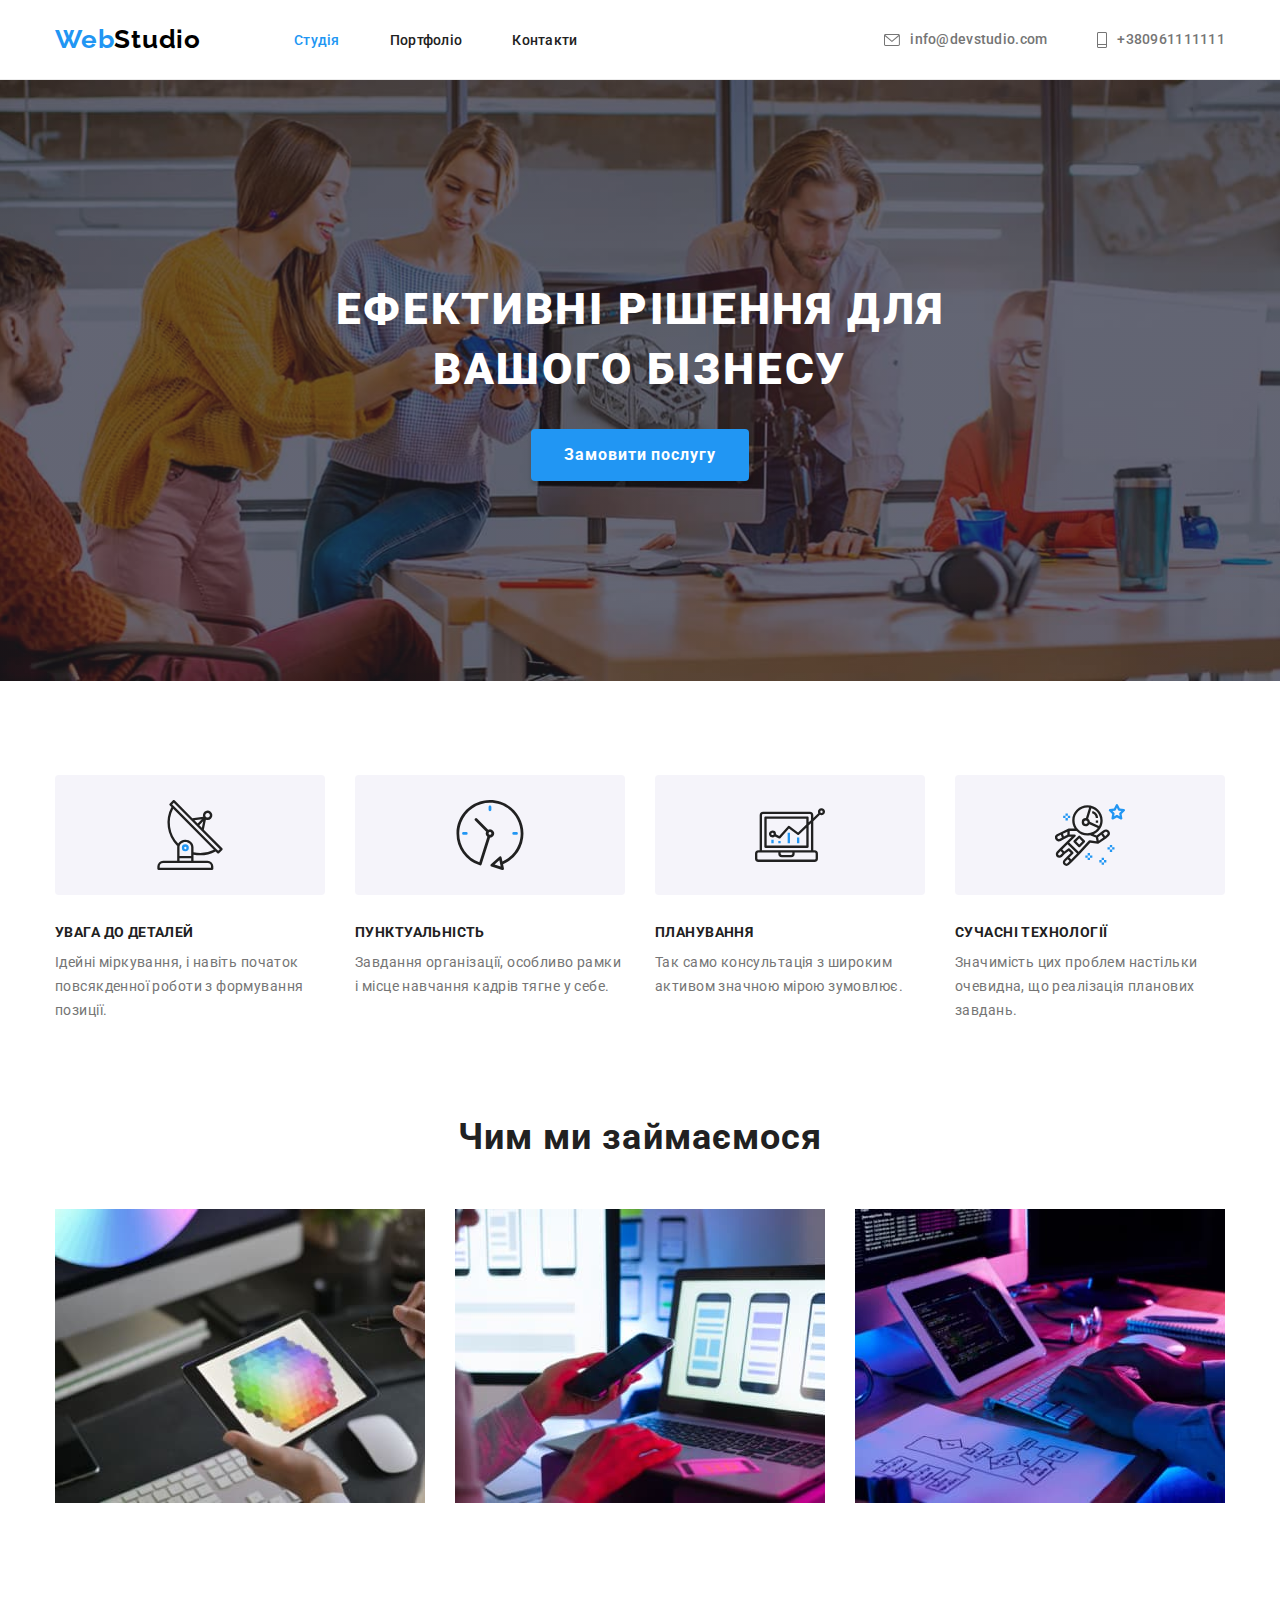
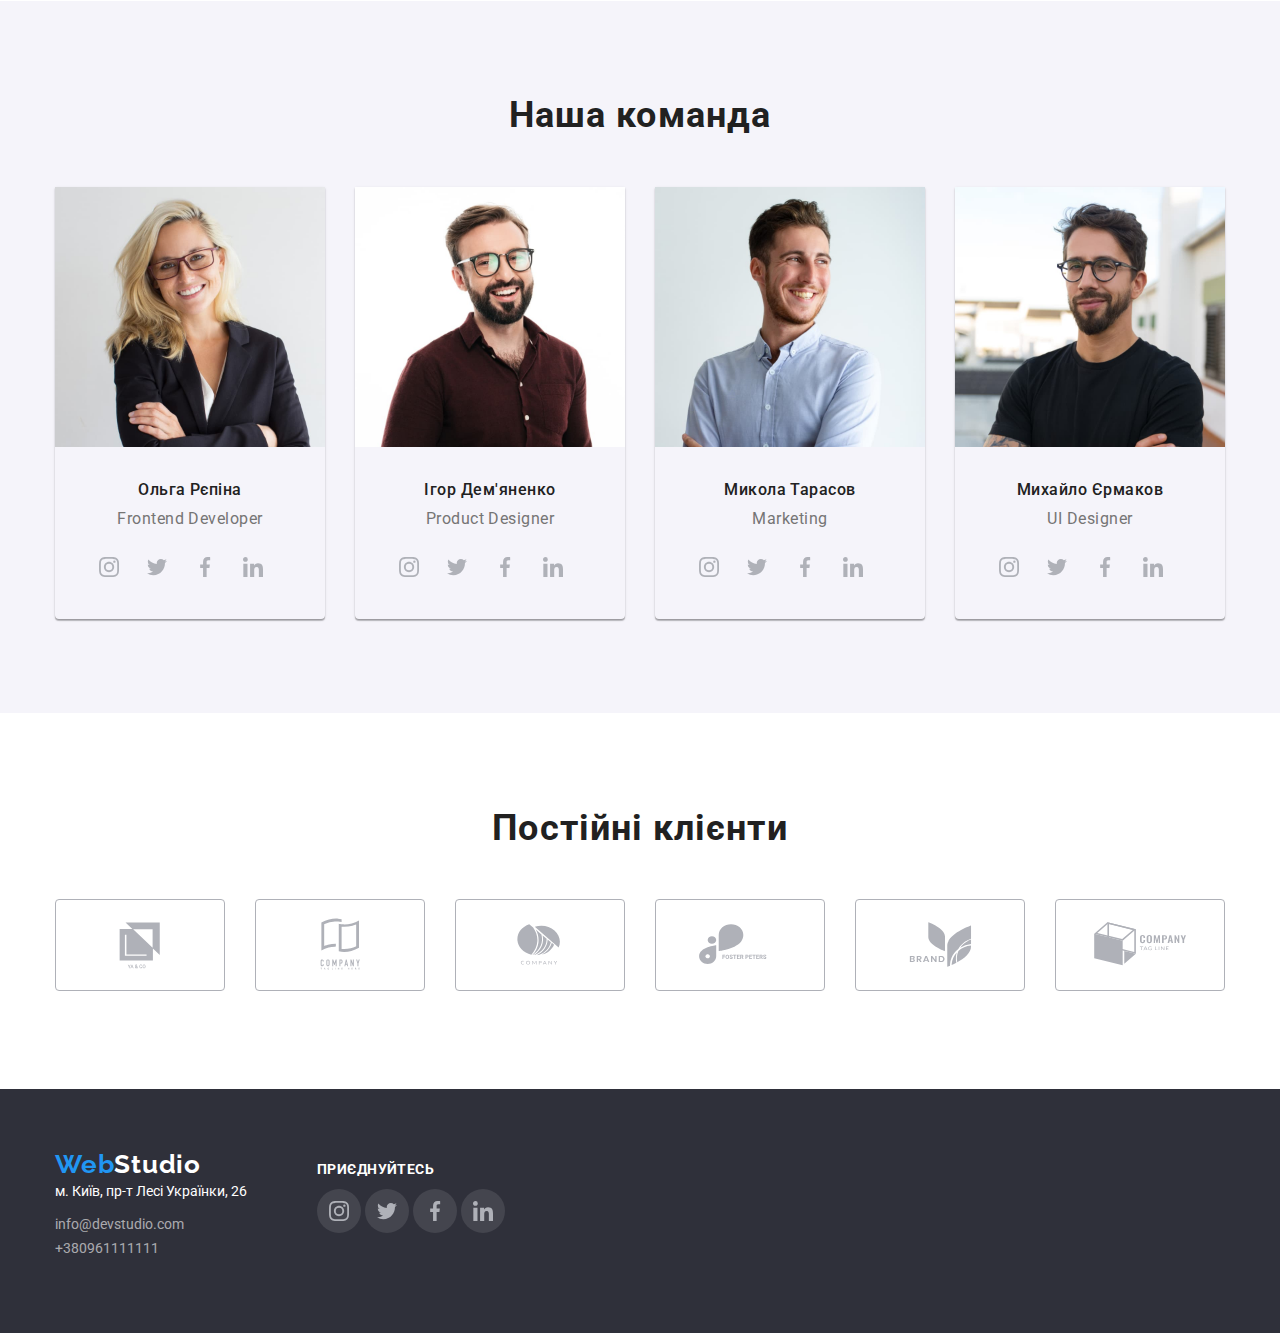
==== index.html @ 84085bdb "goit-markup-hw-04" ====
<!DOCTYPE html>
<html lang="en">
<head>
    <meta charset="UTF-8">
    <meta http-equiv="X-UA-Compatible" content="IE=edge">
    <meta name="viewport" content="width=device-width, initial-scale=1.0">
    <title>Document</title>
    <link href="https://fonts.googleapis.com/css2?family=Raleway:wght@700&family=Roboto:wght@400;500;700;900&display=swap" rel="stylesheet">
    <link rel="stylesheet" href="https://cdnjs.cloudflare.com/ajax/libs/modern-normalize/1.1.0/modern-normalize.min.css">
    <link rel="stylesheet" href="./css/styles.css">
</head>
<body>
    <header class="header">
        <div class="container head"> 
        <nav class="main-nav">
            <a href="./index.html" class="logo"><span>Web<span class="bg-logo">Studio</span></span></a>
            <ul class="header-menu">
                <li class="item"><a class="menu current" href="./studio.html">Студія</a></li>
                <li class="item"><a class="menu" href="./portfolio.html">Портфоліо</a></li>
                <li class="item"><a class="menu" href="Контакти">Контакти</a></li>
            </ul>
        </nav>
        <ul class="social-link">
            <li class="item"><a href="mailto:info@devstudio.com" class="link">info@devstudio.com
            <svg class="envelope">
                <use href="./img/icons.svg#icon-envelope"></use>
            </svg>
            </a>
            </li>
            <li class="item"><a href="tel:+380961111111" class="link">+380961111111
            <svg class="tel">
                <use href="./img/icons.svg#icon-Vector"></use>
            </svg>
            </a>
            </li>
        </ul>
        </div>
    </header>
    <main>
        <section class="background"> 
            <div class="container main-hiro">
            <h1 class="hero ">Ефективні рішення для вашого бізнесу</h1>
            <button type="button" class="button-primary">Замовити послугу</button>
            </div>
        </section>
        <section>
           <div class="container section">
         <!-- <h2>Переваги</h2> цей заголовак невідемій -->
            <ul class="benefits">
                <li class="one antenna">
                    <h3 class="benefits-title">УВАГА ДО ДЕТАЛЕЙ</h3>
                    <p class="benefits-text">Ідейні міркування, і навіть початок повсякденної роботи з формування позиції.
                    </p>
                </li>
                <li class="one clock">
                    <h3 class="benefits-title">ПУНКТУАЛЬНІСТЬ</h3>
                    <p class="benefits-text">Завдання організації, особливо рамки і місце навчання кадрів тягне у себе.
                    </p>
                </li>
                <li class="one diagram">
                    <h3 class="benefits-title">ПЛАНУВАННЯ</h3>
                    <p class="benefits-text ">Так само консультація з широким активом значною мірою зумовлює.
                    </p>
                </li>
                <li class="one astronaut">
                    <h3 class="benefits-title">СУЧАСНІ ТЕХНОЛОГІЇ</h3>
                    <p class="benefits-text">Значимість цих проблем настільки очевидна, що реалізація планових завдань.
                    </p>
                </li>
            </ul>
            </div>
            <div class="container">
            <ul>
                <li>
                     <h2 class="second-hiro">Чим ми займаємося</h2>
                </li>
            </ul>
            </div>
            <div class="container">
            <ul class="block-img">
                <li class="img">
                    <img src="./img/h2/img.jpg" alt="айпад в руці" width="370">
                </li>
                <li class="img">
                    <img src="./img/h2/img-2.jpg" alt="Телефон та компьютер" width="370">
                </li>
                <li class="img">
                    <img src="./img/h2/img-3.jpg" alt="пише код на клавіатурі" width="370">
                </li>
            </ul>
            </div>
        </section>
        <section class="command">
            <div class="container section">
            <h2 class="second-hiro">Наша команда</h2>
            <ul class="our-team">
                <li class="team">
                    <img src="./img/h3/img.jpg" alt="світловолоса жінка" width="270">
                    <div class="comand-info">
                    <h3 class="command-title">Ольга Рєпіна</h3>
                    <p class="command-text">Frontend Developer</p>

                    <a class="team-link href=">
                        <svg class="icon-links">
                            <use href="./img/icons.svg#icon-instagram"></use>
                        </svg>
                    </a>
                    <a class="team-link href=">
                        <svg class="icon-links">
                            <use href="./img/icons.svg#icon-twitter"></use>
                        </svg>
                    </a>
                    <a class="team-link href=">
                        <svg class="icon-links">
                            <use href="./img/icons.svg#icon-facebook"></use>
                        </svg>
                    </a>
                    <a class="team-link" href="">
                        <svg class="icon-links">
                            <use href="./img/icons.svg#icon-linkedin"></use>
                        </svg>
                    </a>
                    </div>
                </li>
                <li class="team">
                    <img src="./img/h3/img-2.jpg" alt="чоловік в коричневій сорочці" width="270">
                    <div class="comand-info">
                    <h3 class="command-title">Ігор Дем'яненко</h3>
                    <p class="command-text">Product Designer</p>
                    <a class="team-link" href="">
                        <svg class="icon-links">
                            <use href="./img/icons.svg#icon-instagram"></use>
                        </svg>
                    </a>
                    <a class="team-link" href="">
                        <svg class="icon-links">
                            <use href="./img/icons.svg#icon-twitter"></use>
                        </svg>
                    </a>
                    <a class="team-link" href="">
                        <svg class="icon-links">
                            <use href="./img/icons.svg#icon-facebook"></use>
                        </svg>
                    </a>
                    <a class="team-link" href="">
                        <svg class="icon-links">
                            <use href="./img/icons.svg#icon-linkedin"></use>
                        </svg>
                    </a>
                    </div>
                </li>
                <li class="team">
                    <img src="./img/h3/img-3.jpg" alt="чоловік в голубій сорочці" width="270">
                    <div class="comand-info">
                    <h3 class="command-title">Микола Тарасов</h3>
                    <p class="command-text">Marketing</p>
                    <a class="team-link" href="">
                        <svg class="icon-links">
                            <use href="./img/icons.svg#icon-instagram"></use>
                        </svg>
                    </a>
                    <a class="team-link" href="">
                        <svg class="icon-links">
                            <use href="./img/icons.svg#icon-twitter"></use>
                        </svg>
                    </a>
                    <a class="team-link" href="">
                        <svg class="icon-links">
                            <use href="./img/icons.svg#icon-facebook"></use>
                        </svg>
                    </a>
                    <a class="team-link" href="">
                        <svg class="icon-links">
                            <use href="./img/icons.svg#icon-linkedin"></use>
                        </svg>
                    </a>
                  </div>
                </li>
                <li class="team">
                    <img src="./img/h3/img-4.jpg" alt="чоловік у чорній майці" width="270">
                    <div class="comand-info">
                    <h3 class="command-title">Михайло Єрмаков</h3>
                    <p class="command-text">UI Designer</p>

                    <a class="team-link" href="">
                        <svg class="icon-links">
                            <use href="./img/icons.svg#icon-instagram"></use>
                        </svg>
                    </a>
                    <a class="team-link" href="">
                         <svg class="icon-links">
                            <use href="./img/icons.svg#icon-twitter"></use>
                         </svg>
                    </a>
                    <a class="team-link" href="">
                         <svg class="icon-links">
                            <use href="./img/icons.svg#icon-facebook"></use>
                         </svg>
                    </a>
                    <a class="team-link" href="">
                          <svg class="icon-links">
                            <use href="./img/icons.svg#icon-linkedin"></use>
                          </svg>
                    </a>
                </div>
            </div>  
            </section>
            <section class="container section">
              <h2 class="clients">Постійні клієнти</h2>
               <ul class="brand-list">

                <li class="all-brands">
                    <a href="">
                   <svg class="brands">
                    <use href="./img/icons.svg#icon-Client-1"></use>
                   </svg>
                    </a>
                </li>
                <li class="all-brands">
                    <a href="">
                    <svg class="brands">
                        <use href="./img/icons.svg#icon-Client-2"></use>
                    </svg>
                    </a>
                </li>
                <li class="all-brands">
                    <a href="">
                    <svg class="brands">
                        <use href="./img/icons.svg#icon-Client-3"></use>
                    </svg>
                    </a>
                </li>
                <li class="all-brands">
                    <a href="">
                    <svg class="brands">
                        <use href="./img/icons.svg#icon-Client-4"></use>
                    </svg>
                    </a>
                </li>
                <li class="all-brands">
                    <a href="">
                    <svg class="brands">
                        <use href="./img/icons.svg#icon-Client-5"></use>
                    </svg>
                    </a>
                </li>
                <li class="all-brands">
                    <a href="">
                    <svg class="brands">
                        <use href="./img/icons.svg#icon-Client-6"></use>
                    </svg>
                    </a>
                </li>
               </ul>
            </div>
        </section>
    </main>
    <footer class="footer">
        <div class="container all-info">
        <div class="footer-info">
            <a href="./index.html" class="logo-footer"><span>Web<span class="bg-logo footer">Studio</span></span></a>
            <address>
                <ul class="footer-link last">
                    <li>
                        <a href="https://goo.gl/maps/AqYwmnDAayiFbczU9" rel="noopener noreferrer" target="_blank"
                            class="address-footer">м. Київ, пр-т Лесі Українки, 26</a>
                    </li>
                    <li>
                        <a href="mailto:info@devstudio.com" class="footer-link">info@devstudio.com</a>
                    </li>
                    <li>
                        <a href="tel:+380961111111" class="footer-link tel">+380961111111</a>
                    </li>
                </ul>
            </address>
        </div>
        <div class="container social">
                <h2 class="add-up">приєднуйтесь</h2>
            <a class="footer-team-link" href="">
             <svg class="footer-icon-links">
                <use href="./img/icons.svg#icon-instagram"></use>
             </svg>
            </a>
             <a class="footer-team-link" href="">
               <svg class="footer-icon-links">
                <use href="./img/icons.svg#icon-twitter"></use>
                </svg>
            </a>
             <a class="footer-team-link" href="">
            <svg class="footer-icon-links">
                <use href="./img/icons.svg#icon-facebook"></use>
                 </svg>
             </a>
             <a class="footer-team-link" href="">
            <svg class="footer-icon-links">
                <use href="./img/icons.svg#icon-linkedin"></use>
            </svg>
        </a>
        </div>
        </div>
    </footer>
    </body>
    </html>
---- css/styles.css ----
:root {
    --primary-text-color: #757575;
    --text-title-color: #212121;
    --secretion-color: #2196F3;
    --second-background: #F5F4FA;
    --hero-color: #FFFFFF;
    --background-hero: #2F303A;
    --logo-color: #000000;
}

body {
    font-family: Roboto, sans-serif;
    color: var(--primary-text-color);
}

ul,
h1,
h2,
h3,
h4,
h5,
h6,
p {
    list-style: none;
    padding: 0;
    margin-top: 0;
}


.container {
   margin: 0 auto;
   max-width: 1200px;
   padding-left: 15px;
   padding-right: 15px;

}


.section {
    padding-top: 94px;
    padding-bottom: 94px;
}


/* logo */
.logo {
    color: var(--secretion-color);
    font-family: 'Raleway', sans-serif;
    text-decoration: none;
    font-weight: 700;
    font-size: 26px;
    line-height: 1.19;
    letter-spacing: 0.03em;
    display: inline-block;
    padding-top: 24px;
    padding-bottom: 25px;
}

.bg-logo {
    color: var(--logo-color);
}

.logo:focus
.logo:hover {
    color: var(--text-title-color);  
}


/* header */

.header {
    height: 80px;
    border-bottom: 1px solid #ECECEC;
}
.head {
    display: flex;
    align-items: center;   
}
.main-nav {
    display: flex; 
    margin-bottom: 0; 
     
}
.header-menu {
   align-items: center;
   display: flex;
   margin-bottom: 0; 
   margin-left: 93px;
}


.header-menu .item:not(:last-child) {
     margin-right: 50px;   
}


.header-menu .menu {
    color: var(--text-title-color);     
    font-weight: 500;
    font-size: 14px;
    line-height: 1.14;
    letter-spacing: 0.02em; 
    text-decoration: none; 
   
   
     
}
.header-menu .menu:focus,
.header-menu .menu:hover {
    color: var(--secretion-color);
}
.header-menu .current {
    color: var(--secretion-color);
}

/* social link */

.social-link {
    display: flex;
    margin-left: auto;
    margin-bottom: 0;
    padding-top: 32px;
    padding-bottom: 32px;
    
}

.social-link .link {
    font-style: normal;
    font-weight: 500;
    font-size: 14px;
    line-height: 1.14;
    letter-spacing: 0.02em;
    color: var(--primary-text-color);
    text-decoration: none;
    align-items: center;
    display: flex;
    flex-direction: row-reverse;
    
    
           
}
.social-link .link:focus,
.social-link .link:hover {
     color: var(--secretion-color);
}
.social-link .item+.item {
    margin-left: 50px;
}

.envelope {
    width: 16px;
    height: 12px;
    background-repeat: no-repeat;
    background-position: center;
    fill: #757575;
    list-style: none;
    align-items: center;
    margin-right: 10px;   
}
.envelope:hover,
.envelope:focus {
   fill: #2196F3; 
}


.tel { 
    width: 10px;
    height: 16px;
    background-repeat: no-repeat;
    background-position: center;
    fill: #757575;
    margin-right: 10px;
    align-items: center;
}
.tel:focus,
.tel:hover {
    fill: #2196F3;
}






/* hero */
.background {
    max-width: 1600px;
    text-align: center;
    margin-left: auto; 
    margin-right: auto;
    background-repeat: no-repeat;
    background-size: cover;
    background-position: center;
    background-image: linear-gradient(
        to right,
     rgba(47, 48, 58, 0.4),
     rgba(47, 48, 58, 0.4)
    ),
    url("../img/header/hero.jpg");  
}

.background {
    background-color: var(--background-hero);
}

.main-hiro {
    padding: 200px; 
}
.hero {
        
        font-weight: 900;
        font-size: 44px;
        line-height: 1.36;
        letter-spacing: 0.06em;
        text-transform: uppercase;
        color: var(--hero-color);
        
}


/* button hero */

.button-primary {
        font-weight: 700;
        font-size: 16px;
        line-height: 1.87;
        font-family: inherit;
        letter-spacing: 0.06em;
        color: var(--hero-color); 
        background-color: var(--secretion-color);
        cursor: pointer;
        
        
        padding: 10px 32px;
        min-width: 216px;
        border: 1px solid transparent;
        box-shadow: 0px 4px 4px rgba(0, 0, 0, 0.15);
        border-radius: 4px;
       
}


.button-primary:focus,
.button-primary:hover {
    color: var(--hero-color);
    background: var(--secretion-color);
}


/* section benefits - переваги */

.benefits {
    display: flex;
    margin-bottom: 0;
    list-style: none;
   
}
.one {
    margin-right: 30px;
    width: 270px;
}

.one:last-child {
    margin-right: 0px;
}

/* svg benefits */
.one::before {
    display: block;
    content: "";
    height: 120px;
    background: #F5F4FA;
    border-radius: 4px;
    background-repeat: no-repeat;
    background-position: center;
    margin-bottom: 30px;

}


.antenna::before {
    background-image: url(../img/after_header/antenna\ .svg);  
}
.clock::before {
    background-image: url(../img/after_header/clock\ .svg);
}
.diagram::before {
    background-image: url(../img/after_header/diagram.svg);
}
.astronaut::before {
    background-image: url(../img/after_header/astronaut\ .svg);
}


.benefits-title {
    margin-bottom: 10px;
    font-weight: 700;
    font-size: 14px;
    line-height: 1.14;
    color: var(--text-title-color);
    letter-spacing: 0.03em;
}
.benefits-text {
    font-size: 14px;
    line-height: 1.71;
    letter-spacing: 0.03em;
    margin-bottom: 0; 
}


/* Чим ми займаємося */


.block-img {
padding-bottom: 94px;
display: flex;
margin-bottom: 0;
}

.block-img:last-child {
    margin-right: 0;
}
.block-img .img:not(:last-child) {
    margin-right: 30px;
}

.second-hiro {
    font-weight: 700;
    font-size: 36px;
    line-height: 1.16;
    text-align: center;
    letter-spacing: 0.03em;
    color: var(--text-title-color);
    margin-bottom: 50px;
}
/* section comand */

.command {
    background-color: var(--second-background);
   
}
.our-team {
    display: flex; 
    margin-bottom: 0; 
}
.team:last-child {
     margin-right: 0;
}
.team {
    margin-right: 30px;
    box-shadow: 0px 1px 3px rgba(0, 0, 0, 0.12), 0px 1px 1px rgba(0, 0, 0, 0.14), 0px 2px 1px rgba(0, 0, 0, 0.2);
    border-radius: 0px 0px 4px 4px;
}


.command-title {
    font-weight: 500;
    font-size: 16px;
    line-height: 1.18;
    color: var(--text-title-color);
    letter-spacing: 0.03em;
    text-align: center;
    margin-bottom: 10px;
}

.command-text {
    font-size: 16px;
    line-height: 1.18;
    color: var(--primary-text-color);
    letter-spacing: 0.03em;
    text-align: center;
    margin-bottom: 16px;
}

.comand-info {
    padding: 30px 32px;
}



.team-link {
    margin: 0; 
    display: inline-flex;
    width: 44px;
    height: 44px;
    border-radius: 50%;
    justify-content: center;
    align-items: center;
    fill: #AFB1B8;      
}
.team-link:last-child {
margin-right: 0;
}

.icon-links {
    
    width: 20px;
    height: 20px;
    justify-content: center;
    align-items: center;
   
}

.team-link:hover {
    width: 44px;
    height: 44px;
    fill: #FFFFFF;
    background: #2196F3;
}


/* section clients */
.clients {
    font-weight: 700;
    font-size: 36px;
    line-height: 42px;
    text-align: center;
    letter-spacing: 0.03em;
    color: var(--text-title-color);
    margin-bottom: 50px;
}

.brand-list {
    display: flex; 
    margin-bottom: 0px;  
}
.all-brands {
    margin-right: 30px;
}

.all-brands:last-child {
    margin-right: 0px;
}

.brands {
    width: 170px;
    height: 92px;
    border: 1px solid #AFB1B8;
    border-radius: 4px;  
    background-repeat: no-repeat;
    background-position: center;
    fill: #AFB1B8;
}


.brands:hover,
.brands:focus {
border: 1px solid #2196F3;
 fill: #2196F3;
}

/* section portfolio */


.second-button {
    display: flex;
    margin-bottom: 50px;
    justify-content: center;   
}

.second-button .item + .item {
    margin-left: 8px;
}

.button {
    font-weight: 500;
    font-size: 16px;
    line-height: 1.62;
    cursor: pointer;
    letter-spacing: 0.03em;
    font-family: inherit;
    border: 1px solid transparent;
    border-radius: 4px;
    padding: 6px 22px;
}

.button {
    background-color: var(--second-background);  
}

.button:focus,
.button:hover {
    color: var(--hero-color);
    background: var(--secretion-color);
    box-shadow: 0px 3px 1px rgba(0, 0, 0, 0.1), 0px 1px 2px rgba(0, 0, 0, 0.08), 0px 2px 2px rgba(0, 0, 0, 0.12);
}

/* container portfolio */

.portfolio {
    display: flex;
    flex-wrap: wrap;
    margin: -15px;
    /* margin: 0; */
    
   
    
}

.list-portfolio {
    box-sizing: border-box;
    width: 370px; 
    margin: 15px;
    /* margin-right: 30px;
    margin-bottom: 30px; */
    border: 1px solid #EEEEEE;
    box-shadow: 0px 1px 3px rgba(0, 0, 0, 0.12), 0px 1px 1px rgba(0, 0, 0, 0.14), 0px 2px 1px rgba(0, 0, 0, 0.2);
    border-radius: 0px 0px 4px 4px;
    
}
/* .list-portfolio:nth-child(3n) {
    margin-right: 0;
}
.list-portfolio:nth-last-child(-n + 3) {
    margin-bottom: 0;
} */

.portfolio-info {
    padding: 20px;
    display: inline-block;
}

.portfolio-title {
    font-weight: 700;
    font-size: 18px;
    line-height: 2.0;
    color: var(--text-title-color);
    letter-spacing: 0.06em;
    margin-bottom: 4px;
    margin-left: 24px;

}

.portfolio-text {
    font-size: 16px;
    line-height: 1.88;
    color: var(--primary-text-color);
    letter-spacing: 0.03em;
    margin-left: 24px;
      
}



/* footer */

.footer {
    background-color: #2F303A;   
}

.all-info {
    display: flex;
}
.footer-info {
    padding-top: 60px;
    margin-right: 70px;
     
}

.logo-footer {
    color: var(--secretion-color);
    font-family: 'Raleway', sans-serif;
    text-decoration: none;
    font-weight: 700;
    font-size: 26px;
    line-height: 1.19;
    letter-spacing: 0.03em;
    display: inline;
    margin-bottom: 20px;
    
}

.bg-logo {
    color: var(--logo-color);
    display: inline;
}

.logo-footer:focus 
.logo-footer:hover {
    color: var(--text-title-color);
}

.bg-logo.footer {
    color: var(--hero-color);
}

.address-footer {
    color: var(--hero-color);
    text-decoration: none;
    font-style: normal;
    font-weight: 400;
    font-size: 14px;
    line-height: 1.7;
    display: inline-block;
    margin-bottom: 9px;

}
.address-footer:hover {
    color: var(--secretion-color);
}

.footer-link {
        font-style: normal;
        font-weight: 400;
        font-size: 14px;
        line-height: 1.7;
        color: rgba(255, 255, 255, 0.6);
        text-decoration: none;    
        margin-bottom: 9px;      
}

.footer-link:focus,
.footer-link:hover {
         color: var(--secretion-color);
}


.last {
display: block;
}


.footer-team-link {
    margin: 0; 
    display: inline-flex;
    width: 44px;
    height: 44px;
    border-radius: 50%;
    justify-content: center;
    align-items: center;
    fill: #AFB1B8; 
    background: rgba(255, 255, 255, 0.1);
}
.footer-team-link:last-child {
margin-right: 0;
}

.footer-icon-links {
    
    width: 20px;
    height: 20px;
    justify-content: center;
    align-items: center;
   
}

.footer-team-link:hover {
    width: 44px;
    height: 44px;
    fill: #FFFFFF;
    background: #2196F3;
}


.social {
padding-top: 72px;
padding-left: 0;
padding-right: 0;
padding-bottom: 100px;
margin-left: 0;

}

.add-up {
    font-weight: 700;
    font-size: 14px;
    line-height: 16px;
    letter-spacing: 0.03em;
    text-transform: uppercase;
    color: #FFFFFF;

}
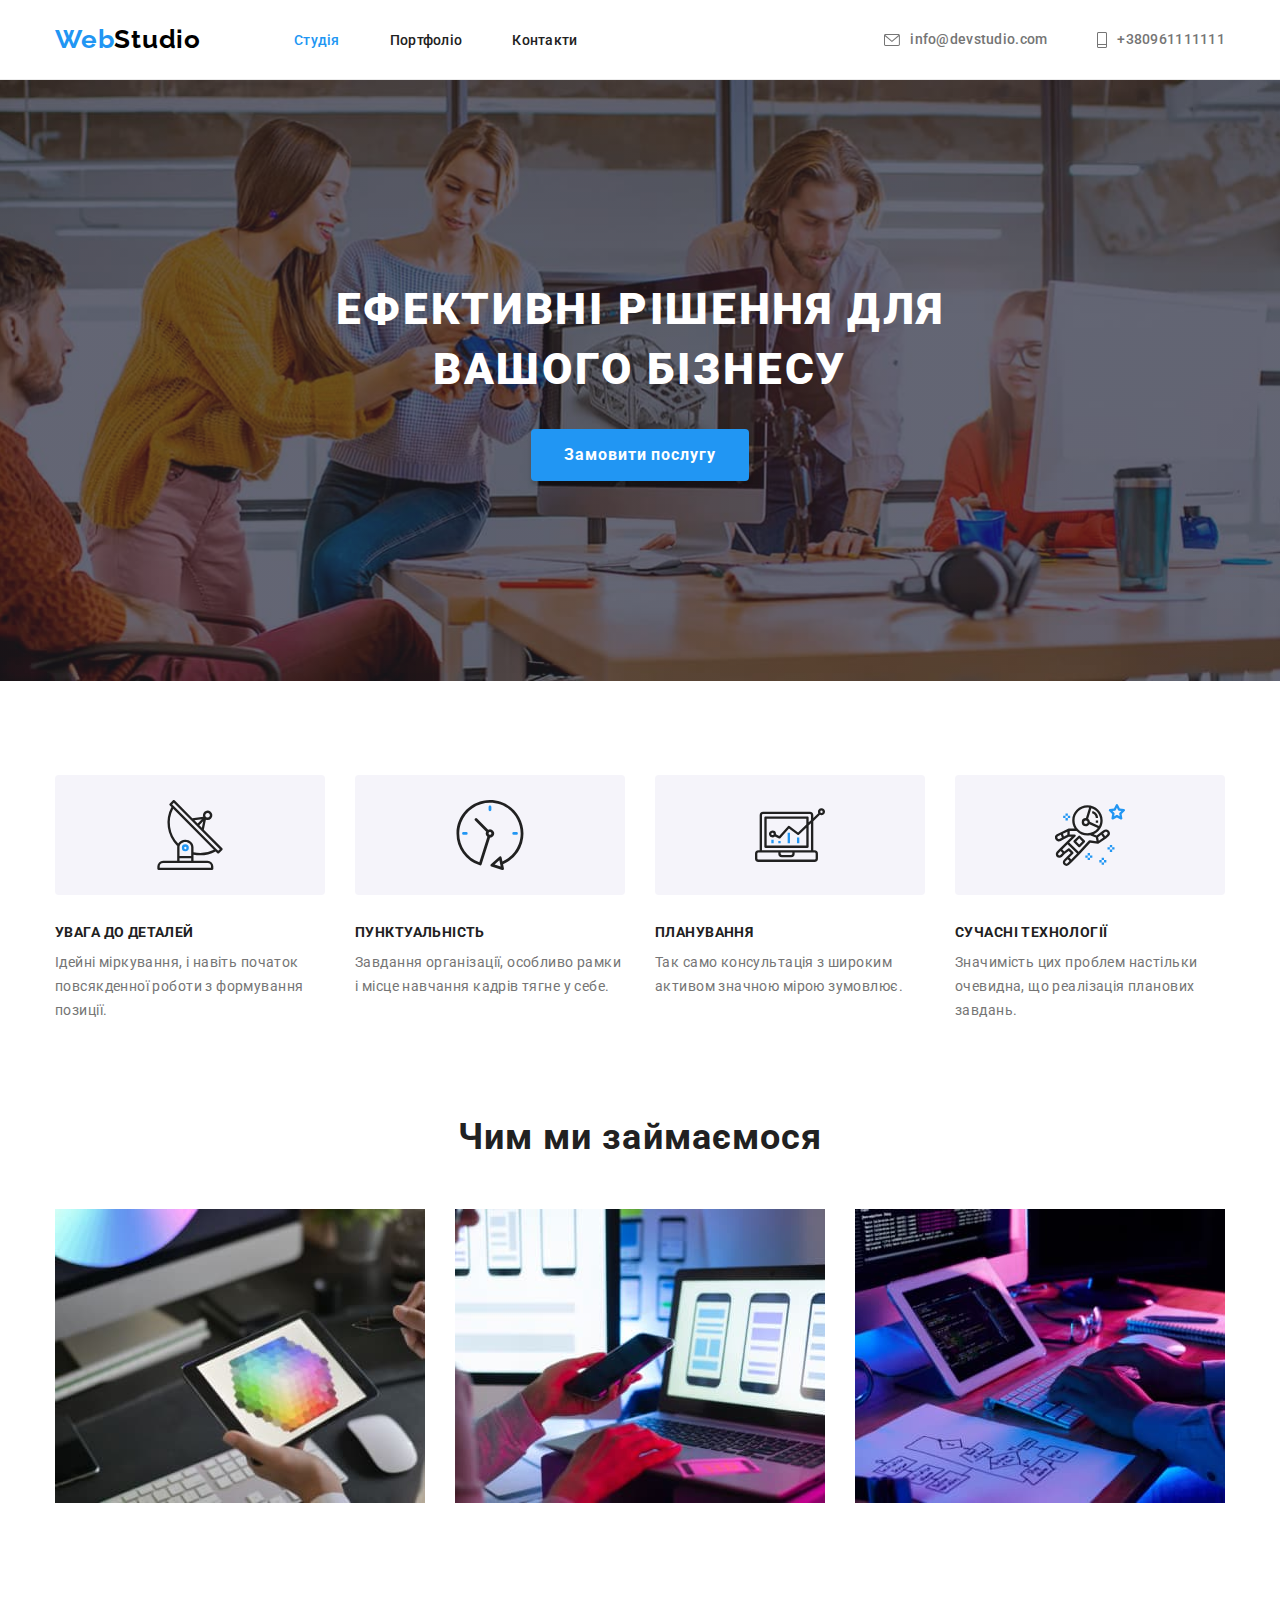
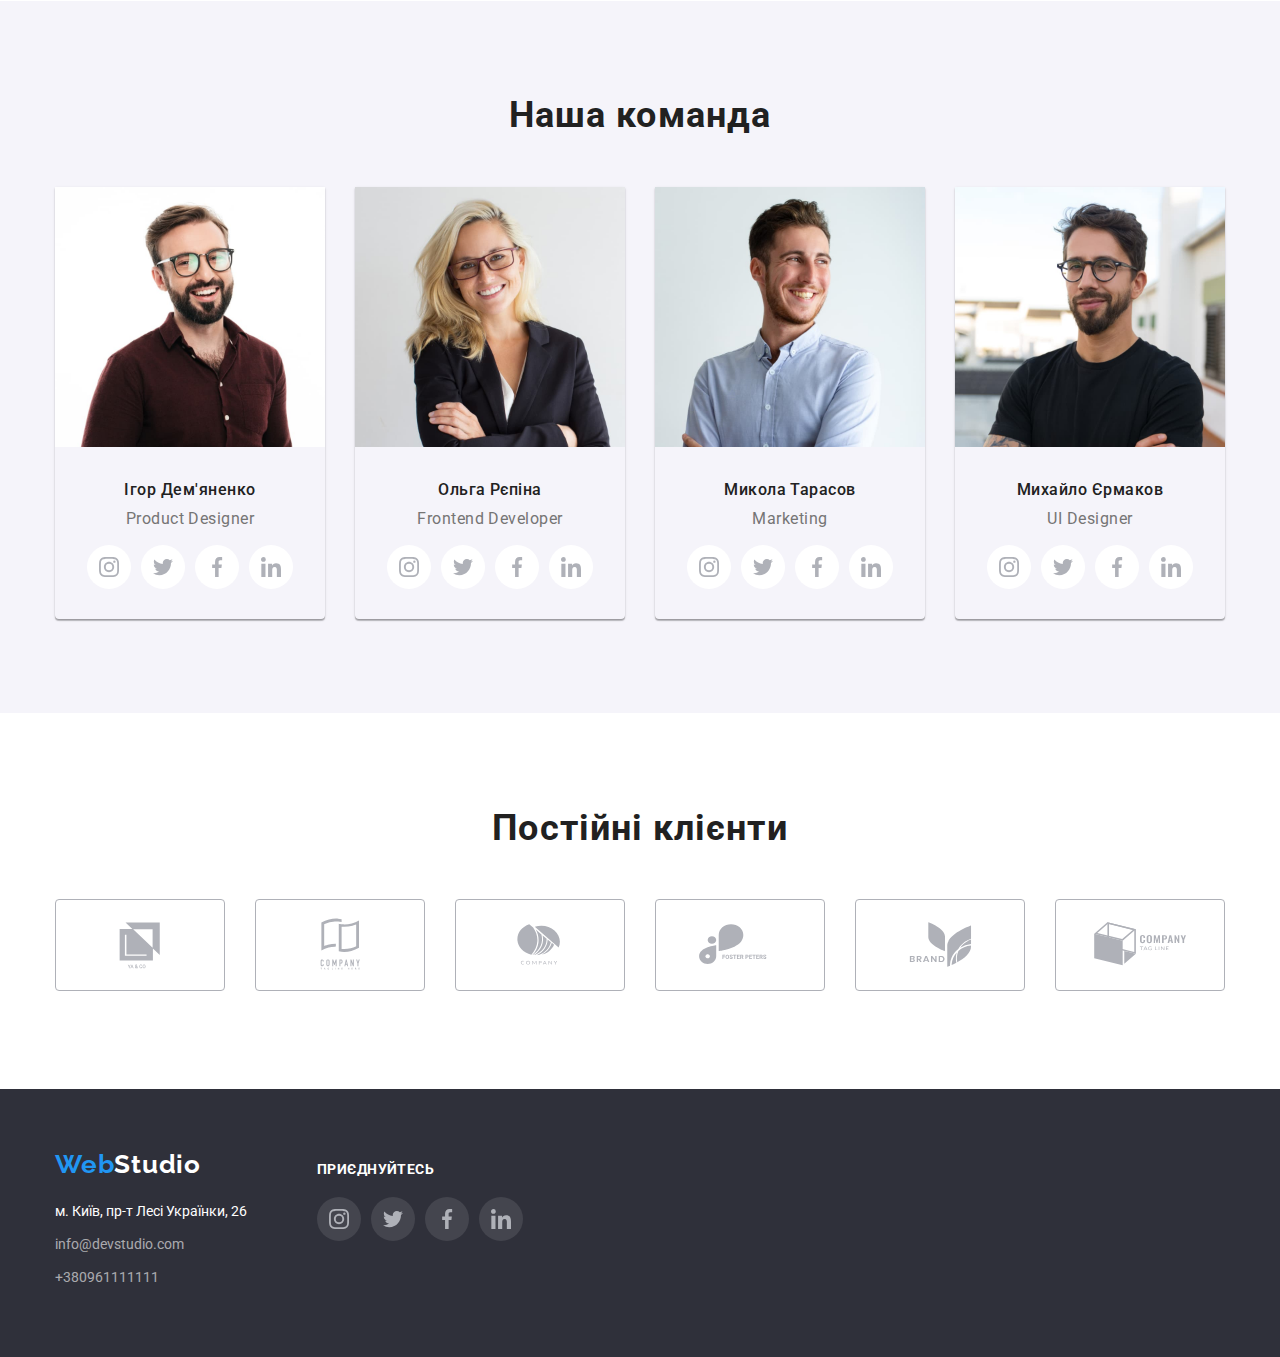
==== commit 20dd0a24: "Доопрацювання" ====
--- a/index.html
+++ b/index.html
@@ -21,17 +21,19 @@
             </ul>
         </nav>
         <ul class="social-link">
-            <li class="item"><a href="mailto:info@devstudio.com" class="link">info@devstudio.com
-            <svg class="envelope">
-                <use href="./img/icons.svg#icon-envelope"></use>
-            </svg>
-            </a>
+            <li class="item">
+                <a href="mailto:info@devstudio.com" class="link">
+                  <svg class="contact-icon" width="16" height="12">
+                      <use href="./img/icons.svg#icon-envelope"></use>
+                  </svg>info@devstudio.com
+                </a>
             </li>
-            <li class="item"><a href="tel:+380961111111" class="link">+380961111111
-            <svg class="tel">
-                <use href="./img/icons.svg#icon-Vector"></use>
-            </svg>
-            </a>
+            <li class="item">
+                <a href="tel:+380961111111" class="link">
+                   <svg class="contact-icon" width="10" height="16">
+                     <use href="./img/icons.svg#icon-Vector"></use>
+                   </svg>+380961111111
+                </a>
             </li>
         </ul>
         </div>
@@ -88,121 +90,164 @@
                     <img src="./img/h2/img-3.jpg" alt="пише код на клавіатурі" width="370">
                 </li>
             </ul>
-            </div>
-        </section>
-        <section class="command">
-            <div class="container section">
-            <h2 class="second-hiro">Наша команда</h2>
-            <ul class="our-team">
+      </div>
+   </section>
+   <section class="command">
+      <div class="container section">
+          <h2 class="second-hiro">Наша команда</h2>
+        <ul class="our-team">  
+              <li class="team">
+
+                <img src="./img/h3/img-2.jpg" alt="чоловік в коричневій сорочці" width="270">
+                   <div class="comand-info">
+                      <h3 class="command-title">Ігор Дем'яненко</h3>
+                      <p class="command-text">Product Designer</p>
+
+                    <ul class="command-social-list">
+                      <li class="command-social-item">
+                         <a class="team-link" href="">
+                             <svg class="icon-links">
+                                <use href="./img/icons.svg#icon-instagram"></use>
+                             </svg>
+                         </a>
+                      </li>
+                      <li class="command-social-item">
+                         <a class="team-link" href="">
+                             <svg class="icon-links">
+                                <use href="./img/icons.svg#icon-twitter"></use>
+                             </svg>
+                         </a>
+                     </li>
+                     <li class="command-social-item">
+                         <a class="team-link" href="">
+                             <svg class="icon-links">
+                               <use href="./img/icons.svg#icon-facebook"></use>
+                             </svg>
+                         </a>
+                     </li>
+                     <li class="command-social-item">
+                         <a class="team-link" href="">
+                             <svg class="icon-links">
+                               <use href="./img/icons.svg#icon-linkedin"></use>
+                             </svg>
+                         </a>
+                     </li>
+                    </ul>
+                 </div>
+
                 <li class="team">
-                    <img src="./img/h3/img.jpg" alt="світловолоса жінка" width="270">
-                    <div class="comand-info">
+                <img src="./img/h3/img.jpg" alt="світловолоса жінка" width="270">
+                <div class="comand-info">
                     <h3 class="command-title">Ольга Рєпіна</h3>
                     <p class="command-text">Frontend Developer</p>
-
-                    <a class="team-link href=">
-                        <svg class="icon-links">
-                            <use href="./img/icons.svg#icon-instagram"></use>
-                        </svg>
-                    </a>
-                    <a class="team-link href=">
-                        <svg class="icon-links">
-                            <use href="./img/icons.svg#icon-twitter"></use>
-                        </svg>
-                    </a>
-                    <a class="team-link href=">
-                        <svg class="icon-links">
-                            <use href="./img/icons.svg#icon-facebook"></use>
-                        </svg>
-                    </a>
-                    <a class="team-link" href="">
-                        <svg class="icon-links">
-                            <use href="./img/icons.svg#icon-linkedin"></use>
-                        </svg>
-                    </a>
-                    </div>
-                </li>
-                <li class="team">
-                    <img src="./img/h3/img-2.jpg" alt="чоловік в коричневій сорочці" width="270">
-                    <div class="comand-info">
-                    <h3 class="command-title">Ігор Дем'яненко</h3>
-                    <p class="command-text">Product Designer</p>
-                    <a class="team-link" href="">
-                        <svg class="icon-links">
-                            <use href="./img/icons.svg#icon-instagram"></use>
-                        </svg>
-                    </a>
-                    <a class="team-link" href="">
-                        <svg class="icon-links">
-                            <use href="./img/icons.svg#icon-twitter"></use>
-                        </svg>
-                    </a>
-                    <a class="team-link" href="">
-                        <svg class="icon-links">
-                            <use href="./img/icons.svg#icon-facebook"></use>
-                        </svg>
-                    </a>
-                    <a class="team-link" href="">
-                        <svg class="icon-links">
-                            <use href="./img/icons.svg#icon-linkedin"></use>
-                        </svg>
-                    </a>
-                    </div>
-                </li>
+                    <ul class="command-social-list">
+                    <li class="command-social-item">
+                        <a class="team-link" href="">
+                            <svg class="icon-links">
+                                <use href="./img/icons.svg#icon-instagram"></use>
+                            </svg>
+                        </a>
+                    </li>
+                    <li class="command-social-item">
+                        <a class="team-link" href="">
+                            <svg class="icon-links">
+                                <use href="./img/icons.svg#icon-twitter"></use>
+                            </svg>
+                        </a>
+                    </li>
+                    <li class="command-social-item">
+                        <a class="team-link" href="">
+                            <svg class="icon-links">
+                                <use href="./img/icons.svg#icon-facebook"></use>
+                            </svg>
+                        </a>
+                    </li>
+                    <li class="command-social-item">
+                        <a class="team-link" href="">
+                            <svg class="icon-links">
+                                <use href="./img/icons.svg#icon-linkedin"></use>
+                            </svg>
+                        </a>
+                    </li>
+                  </ul>
+                </div>
                 <li class="team">
                     <img src="./img/h3/img-3.jpg" alt="чоловік в голубій сорочці" width="270">
                     <div class="comand-info">
                     <h3 class="command-title">Микола Тарасов</h3>
                     <p class="command-text">Marketing</p>
-                    <a class="team-link" href="">
-                        <svg class="icon-links">
-                            <use href="./img/icons.svg#icon-instagram"></use>
-                        </svg>
-                    </a>
-                    <a class="team-link" href="">
-                        <svg class="icon-links">
-                            <use href="./img/icons.svg#icon-twitter"></use>
-                        </svg>
-                    </a>
-                    <a class="team-link" href="">
-                        <svg class="icon-links">
-                            <use href="./img/icons.svg#icon-facebook"></use>
-                        </svg>
-                    </a>
-                    <a class="team-link" href="">
-                        <svg class="icon-links">
-                            <use href="./img/icons.svg#icon-linkedin"></use>
-                        </svg>
-                    </a>
-                  </div>
+                    <ul class="command-social-list">
+                    <li class="command-social-item">
+                        <a class="team-link" href="">
+                            <svg class="icon-links">
+                                <use href="./img/icons.svg#icon-instagram"></use>
+                            </svg>
+                        </a>
+                    </li>
+                    <li class="command-social-item">
+                        <a class="team-link" href="">
+                            <svg class="icon-links">
+                                <use href="./img/icons.svg#icon-twitter"></use>
+                            </svg>
+                        </a>
+                    </li>
+                    <li class="command-social-item">
+                        <a class="team-link" href="">
+                            <svg class="icon-links">
+                                <use href="./img/icons.svg#icon-facebook"></use>
+                            </svg>
+                        </a>
+                    </li>
+                    <li class="command-social-item">
+                        <a class="team-link" href="">
+                            <svg class="icon-links">
+                                <use href="./img/icons.svg#icon-linkedin"></use>
+                            </svg>
+                        </a>
+                    </li>
+                 </ul>
+                </div>
                 </li>
                 <li class="team">
                     <img src="./img/h3/img-4.jpg" alt="чоловік у чорній майці" width="270">
                     <div class="comand-info">
-                    <h3 class="command-title">Михайло Єрмаков</h3>
-                    <p class="command-text">UI Designer</p>
-
-                    <a class="team-link" href="">
-                        <svg class="icon-links">
-                            <use href="./img/icons.svg#icon-instagram"></use>
-                        </svg>
-                    </a>
-                    <a class="team-link" href="">
-                         <svg class="icon-links">
-                            <use href="./img/icons.svg#icon-twitter"></use>
-                         </svg>
-                    </a>
-                    <a class="team-link" href="">
-                         <svg class="icon-links">
-                            <use href="./img/icons.svg#icon-facebook"></use>
-                         </svg>
-                    </a>
-                    <a class="team-link" href="">
-                          <svg class="icon-links">
-                            <use href="./img/icons.svg#icon-linkedin"></use>
-                          </svg>
-                    </a>
+                        <h3 class="command-title">Михайло Єрмаков</h3>
+                        <p class="command-text">UI Designer</p>
+
+                <ul class="command-social-list">
+                    <li class="command-social-item">
+                        <a class="team-link" href="">
+                            <svg class="icon-links">
+                                <use href="./img/icons.svg#icon-instagram"></use>
+                            </svg>
+                        </a>
+                    </li>
+                    <li class="command-social-item">
+                        <a class="team-link" href="">
+                            <svg class="icon-links">
+                                <use href="./img/icons.svg#icon-twitter"></use>
+                            </svg>
+                        </a>
+                    </li>
+                    <li class="command-social-item">
+                        <a class="team-link" href="">
+                            <svg class="icon-links">
+                                <use href="./img/icons.svg#icon-facebook"></use>
+                            </svg>
+                        </a>
+                    </li>
+                    <li class="command-social-item">
+                        <a class="team-link" href="">
+                            <svg class="icon-links">
+                                <use href="./img/icons.svg#icon-linkedin"></use>
+                            </svg>
+                        </a>
+                    </li>
+                  </li>
+                </ul>
                 </div>
+              </li>
+            </ul>
             </div>  
             </section>
             <section class="container section">
@@ -257,47 +302,57 @@
     </main>
     <footer class="footer">
         <div class="container all-info">
-        <div class="footer-info">
-            <a href="./index.html" class="logo-footer"><span>Web<span class="bg-logo footer">Studio</span></span></a>
-            <address>
-                <ul class="footer-link last">
-                    <li>
-                        <a href="https://goo.gl/maps/AqYwmnDAayiFbczU9" rel="noopener noreferrer" target="_blank"
-                            class="address-footer">м. Київ, пр-т Лесі Українки, 26</a>
-                    </li>
-                    <li>
-                        <a href="mailto:info@devstudio.com" class="footer-link">info@devstudio.com</a>
-                    </li>
-                    <li>
-                        <a href="tel:+380961111111" class="footer-link tel">+380961111111</a>
+            <div class="footer-info">
+                <a href="./index.html" class="logo-footer"><span>Web<span class="bg-logo footer">Studio</span></span></a>
+                <address>
+                    <ul class="footer-link">
+                        <li>
+                            <a href="https://goo.gl/maps/AqYwmnDAayiFbczU9" rel="noopener noreferrer" target="_blank"
+                                class="address-footer">м. Київ, пр-т Лесі Українки, 26</a>
+                        </li>
+                        <li>
+                            <a href="mailto:info@devstudio.com" class="footer-link">info@devstudio.com</a>
+                        </li>
+                        <li>
+                            <a href="tel:+380961111111" class="footer-link">+380961111111</a>
+                        </li>
+                    </ul>
+                </address>
+            </div>
+            <div class="container social">
+                <h2 class="add-up">приєднуйтесь</h2>
+                <ul class="footer-social">
+                    <li class="soc">
+                        <a class="footer-team-link" href="">
+                            <svg class="footer-icon-links">
+                                <use href="./img/icons.svg#icon-instagram"></use>
+                            </svg>
+                        </a>
+                    </li>
+                    <li class="soc">
+                        <a class="footer-team-link" href="">
+                            <svg class="footer-icon-links">
+                                <use href="./img/icons.svg#icon-twitter"></use>
+                            </svg>
+                        </a>
+                    </li>
+                    <li class="soc">
+                        <a class="footer-team-link" href="">
+                            <svg class="footer-icon-links">
+                                <use href="./img/icons.svg#icon-facebook"></use>
+                            </svg>
+                        </a>
+                    </li>
+                    <li class="soc">
+                        <a class="footer-team-link" href="">
+                            <svg class="footer-icon-links">
+                                <use href="./img/icons.svg#icon-linkedin"></use>
+                            </svg>
+                        </a>
                     </li>
                 </ul>
-            </address>
-        </div>
-        <div class="container social">
-                <h2 class="add-up">приєднуйтесь</h2>
-            <a class="footer-team-link" href="">
-             <svg class="footer-icon-links">
-                <use href="./img/icons.svg#icon-instagram"></use>
-             </svg>
-            </a>
-             <a class="footer-team-link" href="">
-               <svg class="footer-icon-links">
-                <use href="./img/icons.svg#icon-twitter"></use>
-                </svg>
-            </a>
-             <a class="footer-team-link" href="">
-            <svg class="footer-icon-links">
-                <use href="./img/icons.svg#icon-facebook"></use>
-                 </svg>
-             </a>
-             <a class="footer-team-link" href="">
-            <svg class="footer-icon-links">
-                <use href="./img/icons.svg#icon-linkedin"></use>
-            </svg>
-        </a>
-        </div>
+            </div>
         </div>
     </footer>
     </body>
-    </html>
+    </html>--- a/css/styles.css
+++ b/css/styles.css
@@ -124,7 +124,7 @@
     
 }
 
-.social-link .link {
+.link {
     font-style: normal;
     font-weight: 500;
     font-size: 14px;
@@ -132,54 +132,39 @@
     letter-spacing: 0.02em;
     color: var(--primary-text-color);
     text-decoration: none;
+          
+}
+
+.link {
+    display: flex;
     align-items: center;
-    display: flex;
-    flex-direction: row-reverse;
-    
-    
-           
-}
-.social-link .link:focus,
-.social-link .link:hover {
+}
+/* .link:focus,
+.link:hover {
+    fill: var(--secretion-color);
+} */
+.link:focus,
+.link:hover {
      color: var(--secretion-color);
 }
+
+
+.contact-icon {
+    background-repeat: no-repeat;
+    background-position: center;
+    fill: var(--primary-text-color);
+    list-style: none; 
+    margin-right: 10px;   
+}
+
+.contact-icon:hover,
+.contact-icon:focus {
+   fill: currentColor;
+}
+
 .social-link .item+.item {
     margin-left: 50px;
 }
-
-.envelope {
-    width: 16px;
-    height: 12px;
-    background-repeat: no-repeat;
-    background-position: center;
-    fill: #757575;
-    list-style: none;
-    align-items: center;
-    margin-right: 10px;   
-}
-.envelope:hover,
-.envelope:focus {
-   fill: #2196F3; 
-}
-
-
-.tel { 
-    width: 10px;
-    height: 16px;
-    background-repeat: no-repeat;
-    background-position: center;
-    fill: #757575;
-    margin-right: 10px;
-    align-items: center;
-}
-.tel:focus,
-.tel:hover {
-    fill: #2196F3;
-}
-
-
-
-
 
 
 /* hero */
@@ -369,31 +354,39 @@
     color: var(--primary-text-color);
     letter-spacing: 0.03em;
     text-align: center;
-    margin-bottom: 16px;
+    /* margin-bottom: 20px; */
+    
 }
 
 .comand-info {
     padding: 30px 32px;
 }
 
-
-
-.team-link {
-    margin: 0; 
-    display: inline-flex;
+/* command-social-list */
+
+.command-social-list {
+    display: flex;
+    justify-content: center;
+    gap: 10px;
+}
+
+.command-social-item {
     width: 44px;
     height: 44px;
+}
+
+.team-link { 
+    display: flex;
+    background-color: var(--hero-color);
     border-radius: 50%;
+    width: 100%;
+    height: 100%;
     justify-content: center;
     align-items: center;
-    fill: #AFB1B8;      
-}
-.team-link:last-child {
-margin-right: 0;
+    fill: #AFB1B8;     
 }
 
 .icon-links {
-    
     width: 20px;
     height: 20px;
     justify-content: center;
@@ -401,7 +394,8 @@
    
 }
 
-.team-link:hover {
+.team-link:hover,
+.team-link:focus {
     width: 44px;
     height: 44px;
     fill: #FFFFFF;
@@ -491,22 +485,17 @@
     display: flex;
     flex-wrap: wrap;
     margin: -15px;
-    /* margin: 0; */
-    
-   
-    
-}
+         
+}
+
 
 .list-portfolio {
-    box-sizing: border-box;
     width: 370px; 
     margin: 15px;
     /* margin-right: 30px;
     margin-bottom: 30px; */
     border: 1px solid #EEEEEE;
-    box-shadow: 0px 1px 3px rgba(0, 0, 0, 0.12), 0px 1px 1px rgba(0, 0, 0, 0.14), 0px 2px 1px rgba(0, 0, 0, 0.2);
-    border-radius: 0px 0px 4px 4px;
-    
+    border-radius: 0px 0px 4px 4px;     
 }
 /* .list-portfolio:nth-child(3n) {
     margin-right: 0;
@@ -515,9 +504,16 @@
     margin-bottom: 0;
 } */
 
+.list-portfolio:hover,
+.list-portfolio:focus {
+    box-shadow: 0px 1px 3px rgba(0, 0, 0, 0.12), 0px 1px 1px rgba(0, 0, 0, 0.14), 0px 2px 1px rgba(0, 0, 0, 0.2);
+    
+}
+
 .portfolio-info {
-    padding: 20px;
     display: inline-block;
+    margin: 0;
+
 }
 
 .portfolio-title {
@@ -558,6 +554,7 @@
 }
 
 .logo-footer {
+    display: inline-block;
     color: var(--secretion-color);
     font-family: 'Raleway', sans-serif;
     text-decoration: none;
@@ -565,8 +562,6 @@
     font-size: 26px;
     line-height: 1.19;
     letter-spacing: 0.03em;
-    display: inline;
-    margin-bottom: 20px;
     
 }
 
@@ -593,6 +588,7 @@
     line-height: 1.7;
     display: inline-block;
     margin-bottom: 9px;
+    margin-top: 20px;
 
 }
 .address-footer:hover {
@@ -600,13 +596,14 @@
 }
 
 .footer-link {
+        display: inline-block;
         font-style: normal;
         font-weight: 400;
         font-size: 14px;
         line-height: 1.7;
         color: rgba(255, 255, 255, 0.6);
-        text-decoration: none;    
-        margin-bottom: 9px;      
+        text-decoration: none;
+        margin-bottom: 9px;                  
 }
 
 .footer-link:focus,
@@ -615,14 +612,21 @@
 }
 
 
-.last {
-display: block;
+
+.footer-social {
+    display: flex;
+}
+.soc {
+    margin-right: 10px;
+}
+.soc:last-child {
+    margin-right: 0;
 }
 
 
 .footer-team-link {
-    margin: 0; 
-    display: inline-flex;
+    margin-right: 10px; 
+    display: flex;
     width: 44px;
     height: 44px;
     border-radius: 50%;
@@ -636,7 +640,7 @@
 }
 
 .footer-icon-links {
-    
+    display: flex;
     width: 20px;
     height: 20px;
     justify-content: center;
@@ -653,11 +657,11 @@
 
 
 .social {
-padding-top: 72px;
-padding-left: 0;
-padding-right: 0;
-padding-bottom: 100px;
-margin-left: 0;
+   padding-top: 72px;
+   padding-left: 0;
+   padding-right: 0;
+   padding-bottom: 100px;
+   margin-left: 0;
 
 }
 
@@ -668,5 +672,6 @@
     letter-spacing: 0.03em;
     text-transform: uppercase;
     color: #FFFFFF;
+    margin-bottom: 20px;
 
 }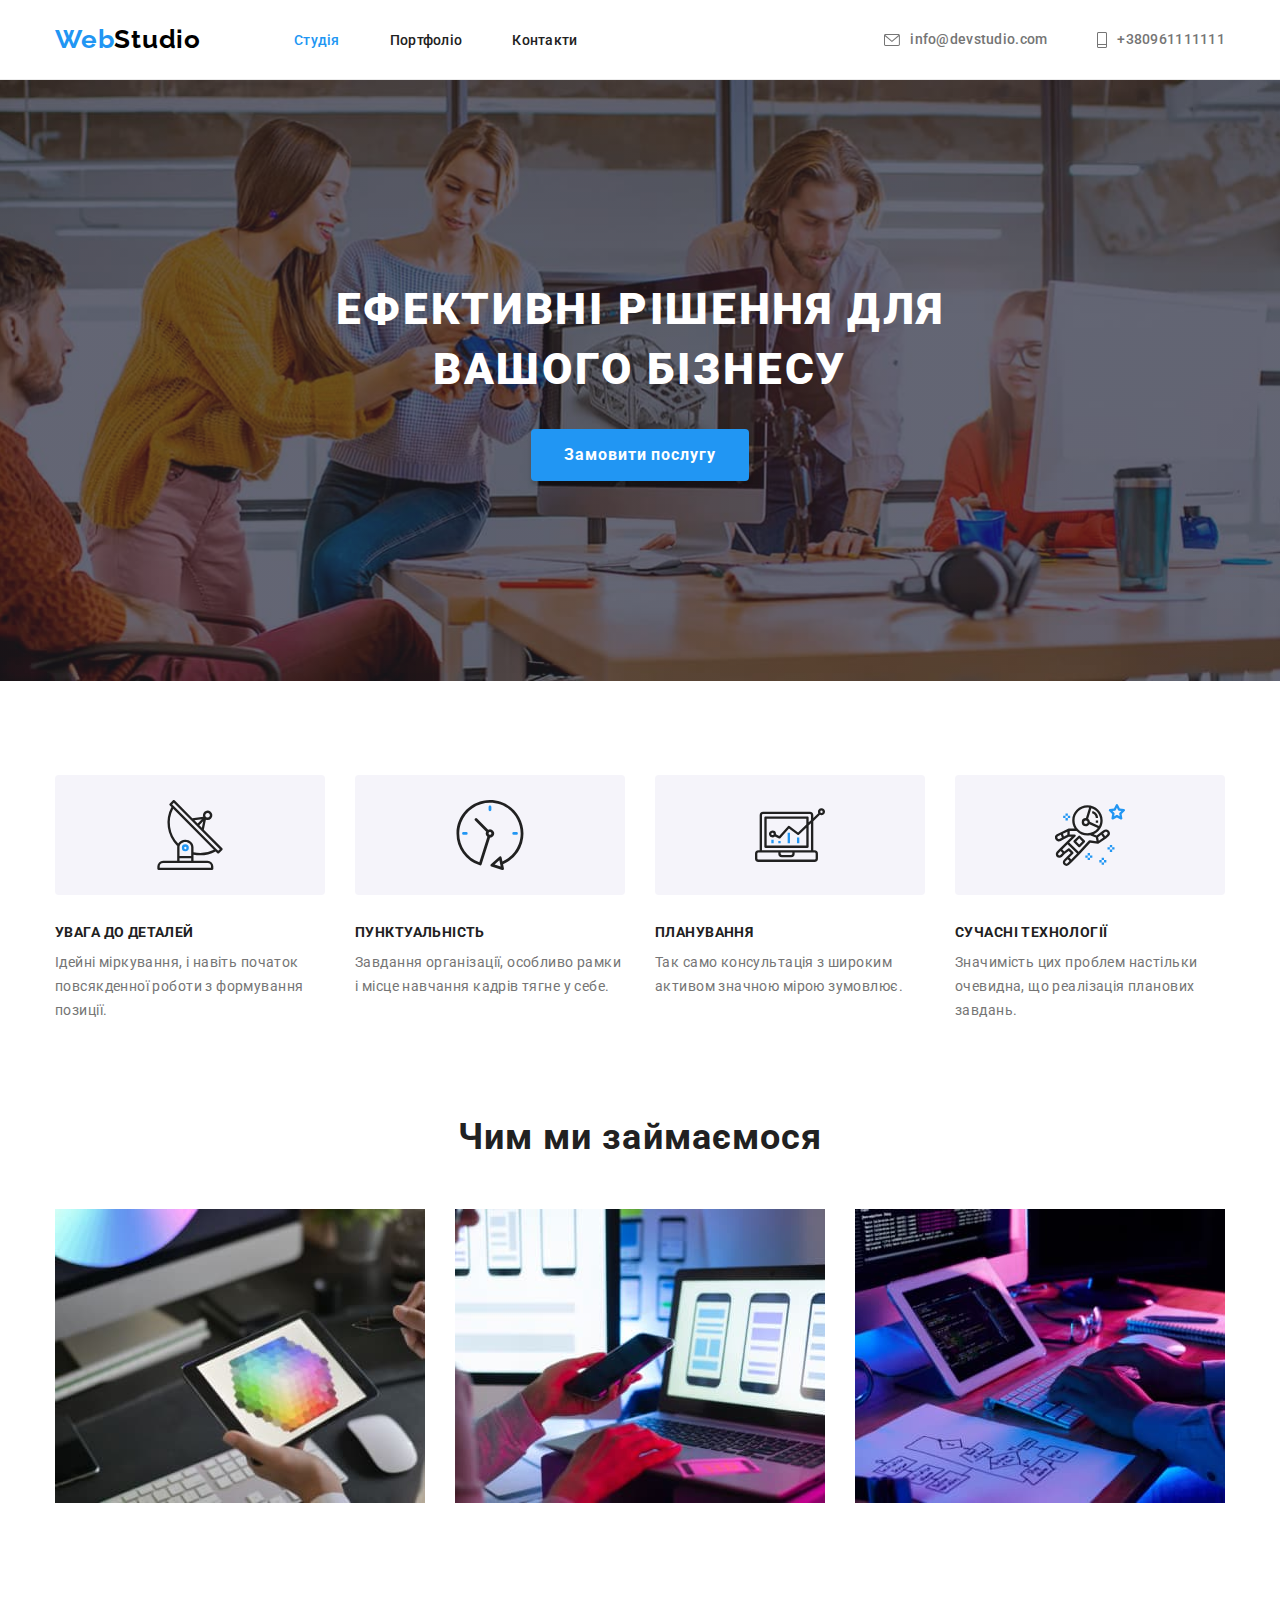
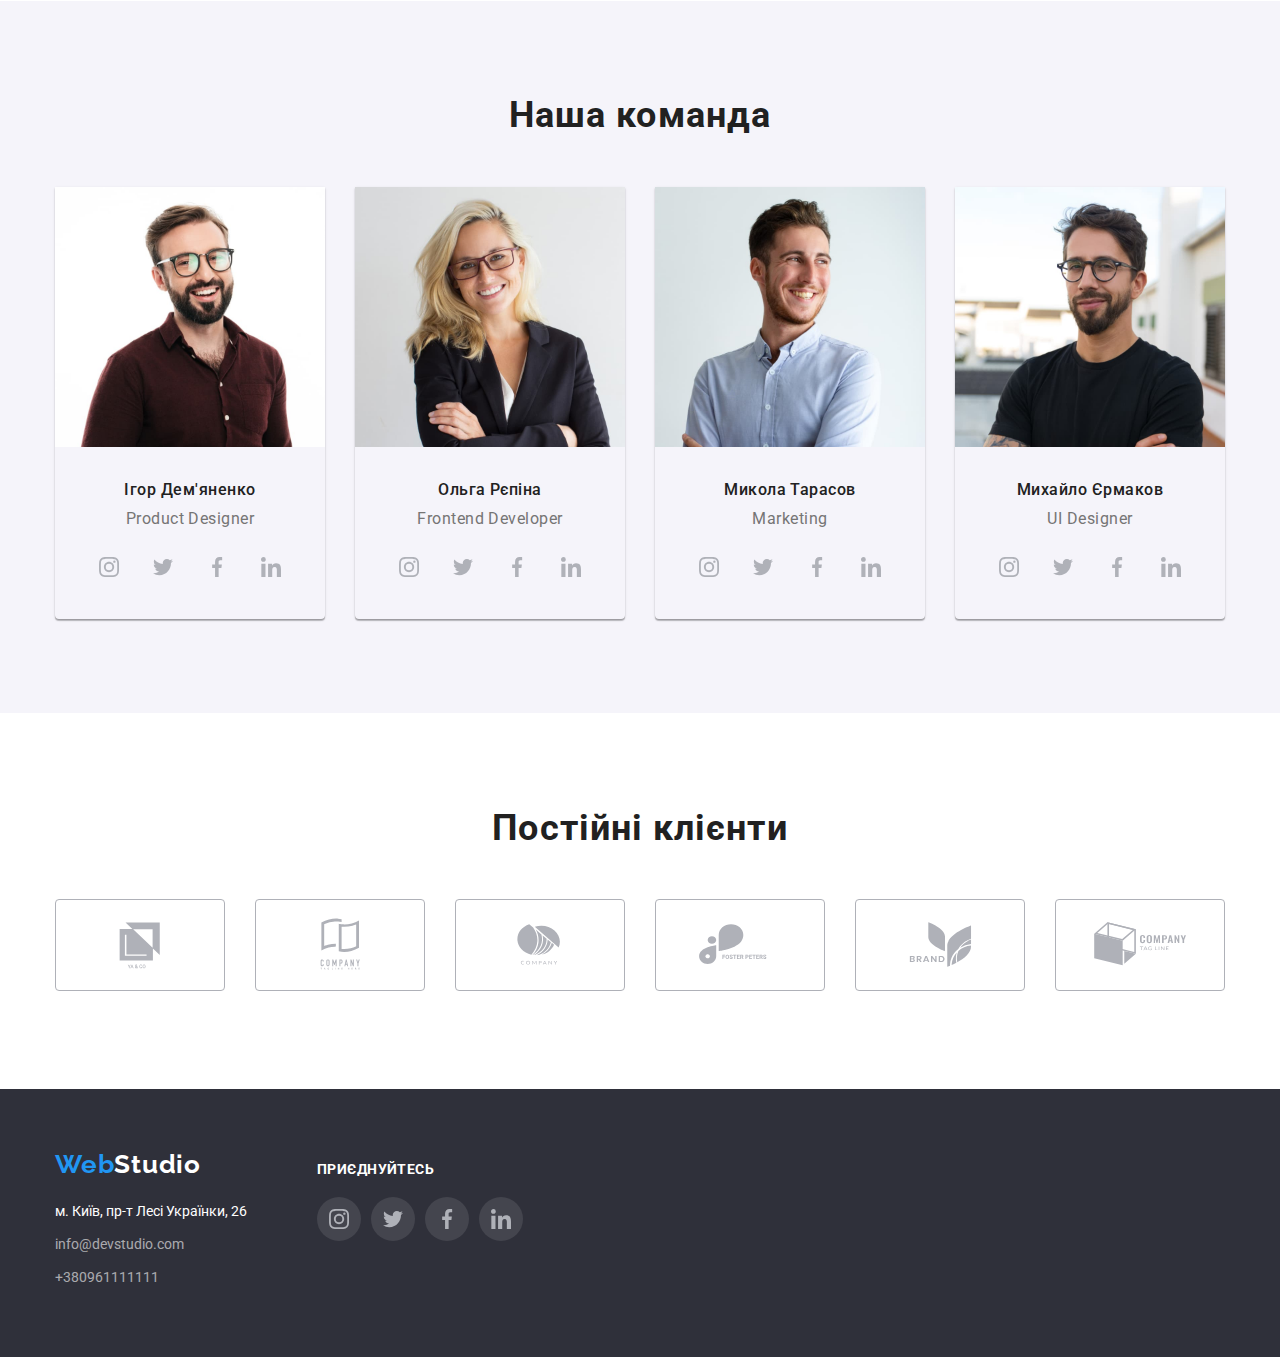
==== commit 4f662e84: "Update index.html" ====
--- a/index.html
+++ b/index.html
@@ -243,7 +243,6 @@
                             </svg>
                         </a>
                     </li>
-                  </li>
                 </ul>
                 </div>
               </li>
@@ -297,7 +296,6 @@
                     </a>
                 </li>
                </ul>
-            </div>
         </section>
     </main>
     <footer class="footer">
--- a/css/styles.css
+++ b/css/styles.css
@@ -377,7 +377,6 @@
 
 .team-link { 
     display: flex;
-    background-color: var(--hero-color);
     border-radius: 50%;
     width: 100%;
     height: 100%;
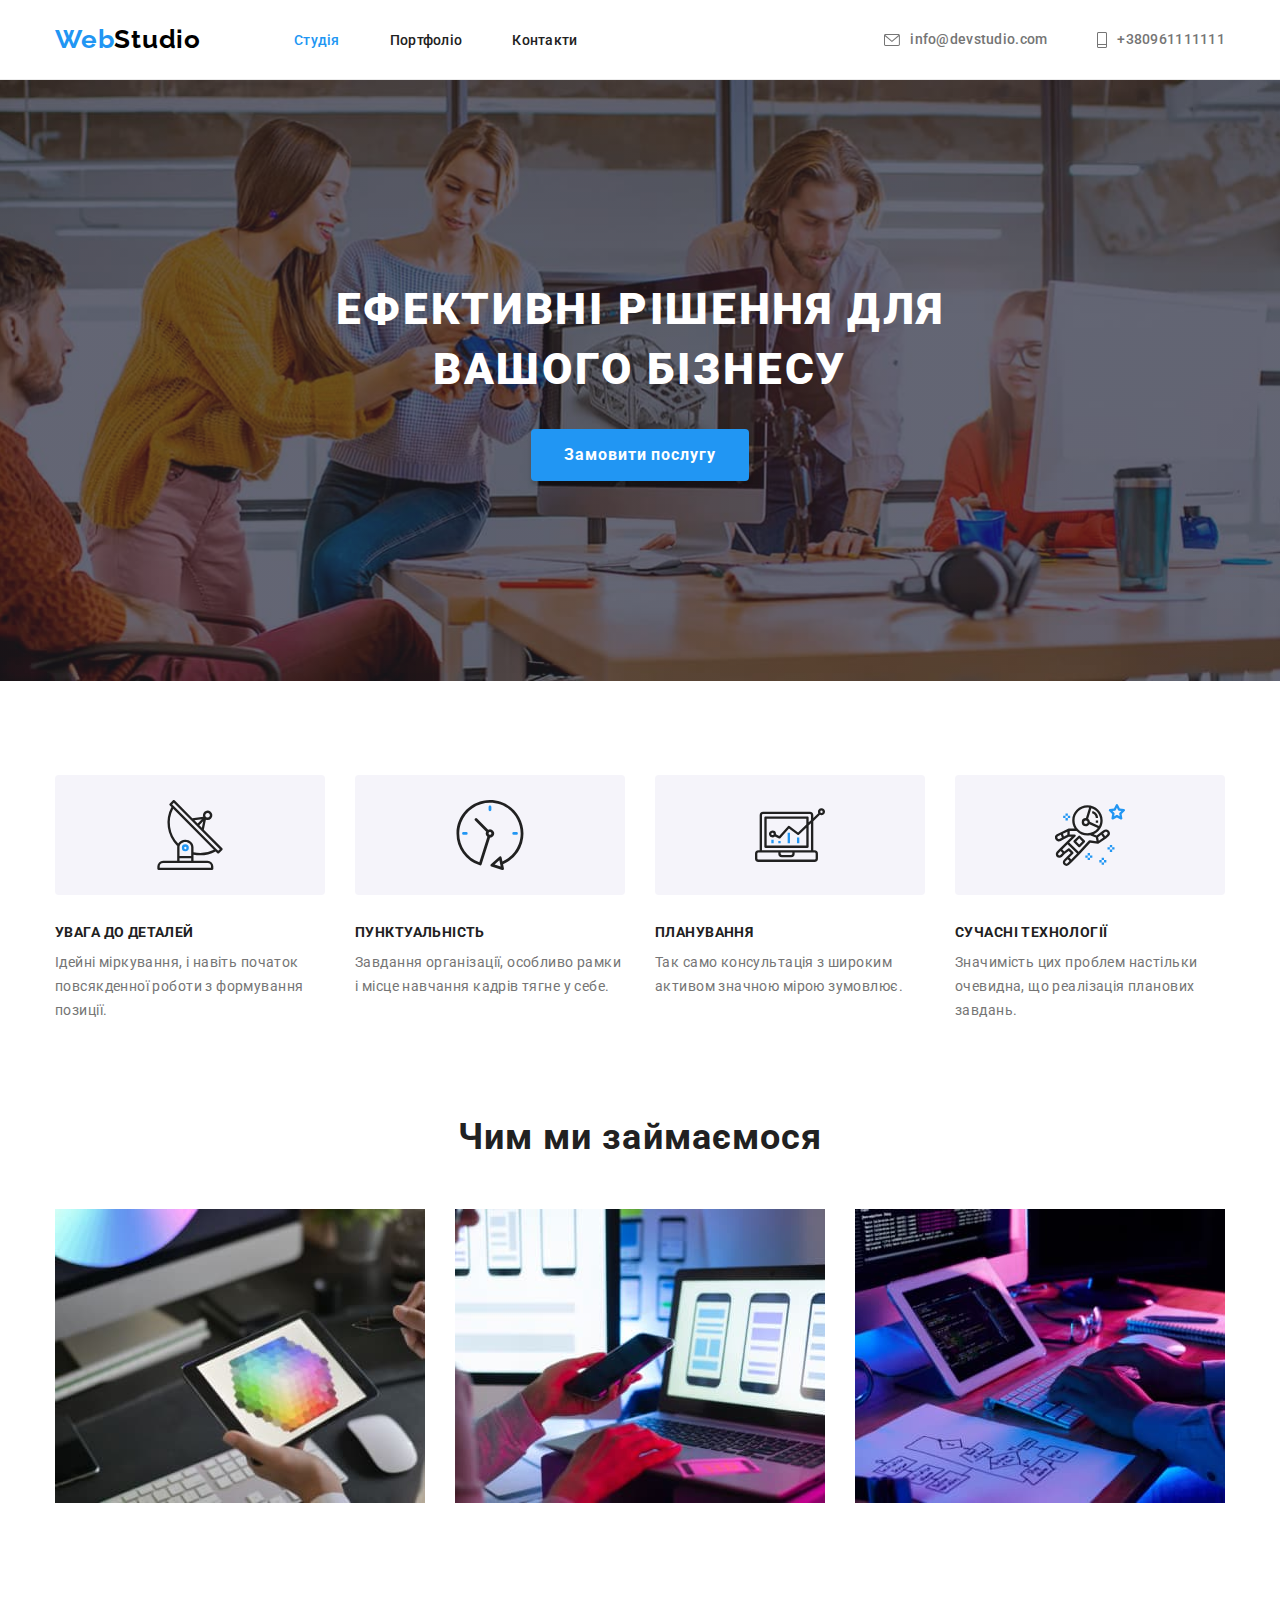
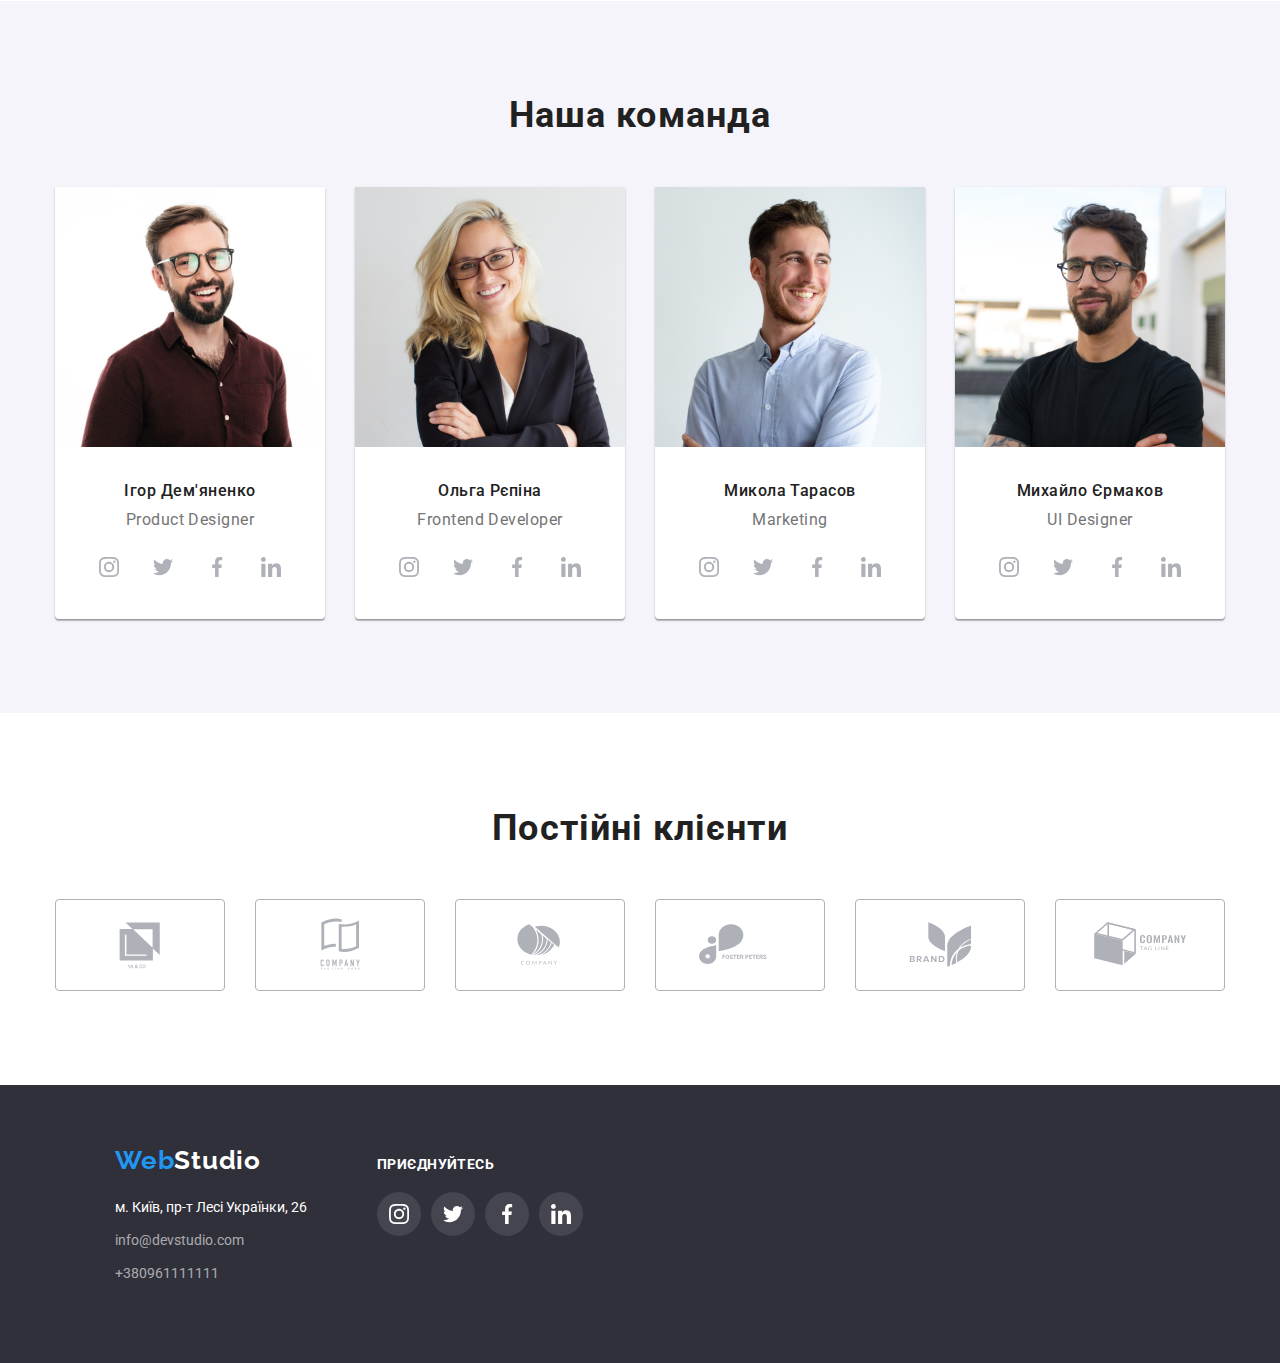
==== commit fb9f1117: "Доопрацювання" ====
--- a/index.html
+++ b/index.html
@@ -252,7 +252,6 @@
             <section class="container section">
               <h2 class="clients">Постійні клієнти</h2>
                <ul class="brand-list">
-
                 <li class="all-brands">
                     <a href="">
                    <svg class="brands">
@@ -299,7 +298,9 @@
         </section>
     </main>
     <footer class="footer">
-        <div class="container all-info">
+        <div class="container">
+          <div class="all-info">
+
             <div class="footer-info">
                 <a href="./index.html" class="logo-footer"><span>Web<span class="bg-logo footer">Studio</span></span></a>
                 <address>
@@ -317,6 +318,7 @@
                     </ul>
                 </address>
             </div>
+
             <div class="container social">
                 <h2 class="add-up">приєднуйтесь</h2>
                 <ul class="footer-social">
@@ -350,6 +352,8 @@
                     </li>
                 </ul>
             </div>
+
+          </div>
         </div>
     </footer>
     </body>
--- a/css/styles.css
+++ b/css/styles.css
@@ -11,6 +11,9 @@
 body {
     font-family: Roboto, sans-serif;
     color: var(--primary-text-color);
+    max-width: 100%;
+    overflow-x: hidden;
+    
 }
 
 ul,
@@ -199,6 +202,7 @@
         letter-spacing: 0.06em;
         text-transform: uppercase;
         color: var(--hero-color);
+        text-align: center;
         
 }
 
@@ -332,6 +336,7 @@
      margin-right: 0;
 }
 .team {
+    background: #FFFFFF;
     margin-right: 30px;
     box-shadow: 0px 1px 3px rgba(0, 0, 0, 0.12), 0px 1px 1px rgba(0, 0, 0, 0.14), 0px 2px 1px rgba(0, 0, 0, 0.2);
     border-radius: 0px 0px 4px 4px;
@@ -341,7 +346,7 @@
 .command-title {
     font-weight: 500;
     font-size: 16px;
-    line-height: 1.18;
+    line-height: 1.19;
     color: var(--text-title-color);
     letter-spacing: 0.03em;
     text-align: center;
@@ -350,13 +355,13 @@
 
 .command-text {
     font-size: 16px;
-    line-height: 1.18;
+    line-height: 1.19;
     color: var(--primary-text-color);
     letter-spacing: 0.03em;
     text-align: center;
-    /* margin-bottom: 20px; */
-    
-}
+}
+
+
 
 .comand-info {
     padding: 30px 32px;
@@ -393,8 +398,8 @@
    
 }
 
-.team-link:hover,
-.team-link:focus {
+.team-link:focus,
+.team-link:hover {
     width: 44px;
     height: 44px;
     fill: #FFFFFF;
@@ -415,7 +420,8 @@
 
 .brand-list {
     display: flex; 
-    margin-bottom: 0px;  
+    margin-bottom: 0px; 
+    
 }
 .all-brands {
     margin-right: 30px;
@@ -426,6 +432,8 @@
 }
 
 .brands {
+    margin: 0;
+    display: flex;
     width: 170px;
     height: 92px;
     border: 1px solid #AFB1B8;
@@ -433,13 +441,13 @@
     background-repeat: no-repeat;
     background-position: center;
     fill: #AFB1B8;
-}
-
-
-.brands:hover,
-.brands:focus {
-border: 1px solid #2196F3;
- fill: #2196F3;
+    
+}
+
+.brands:focus,
+.brands:hover {
+ fill:#2196F3;
+ border: 1px solid #2196F3;
 }
 
 /* section portfolio */
@@ -491,11 +499,13 @@
 .list-portfolio {
     width: 370px; 
     margin: 15px;
+    border: 1px solid #EEEEEE;
+    background: #FFFFFF;
     /* margin-right: 30px;
     margin-bottom: 30px; */
-    border: 1px solid #EEEEEE;
-    border-radius: 0px 0px 4px 4px;     
-}
+    
+}
+
 /* .list-portfolio:nth-child(3n) {
     margin-right: 0;
 }
@@ -510,9 +520,11 @@
 }
 
 .portfolio-info {
-    display: inline-block;
-    margin: 0;
-
+    padding: 20px 24px;
+}
+.portfolio-link {
+    text-decoration: none;
+    margin-bottom: 0;
 }
 
 .portfolio-title {
@@ -522,8 +534,7 @@
     color: var(--text-title-color);
     letter-spacing: 0.06em;
     margin-bottom: 4px;
-    margin-left: 24px;
-
+    
 }
 
 .portfolio-text {
@@ -531,7 +542,7 @@
     line-height: 1.88;
     color: var(--primary-text-color);
     letter-spacing: 0.03em;
-    margin-left: 24px;
+    margin-bottom: 0;
       
 }
 
@@ -545,9 +556,10 @@
 
 .all-info {
     display: flex;
+    padding: 60px;
+    align-items: baseline;
 }
 .footer-info {
-    padding-top: 60px;
     margin-right: 70px;
      
 }
@@ -590,7 +602,8 @@
     margin-top: 20px;
 
 }
-.address-footer:hover {
+.address-footer:hover,
+.address-footer:focus {
     color: var(--secretion-color);
 }
 
@@ -607,7 +620,7 @@
 
 .footer-link:focus,
 .footer-link:hover {
-         color: var(--secretion-color);
+    color: var(--secretion-color);
 }
 
 
@@ -631,11 +644,17 @@
     border-radius: 50%;
     justify-content: center;
     align-items: center;
-    fill: #AFB1B8; 
+    fill: var(--hero-color); 
     background: rgba(255, 255, 255, 0.1);
 }
+
 .footer-team-link:last-child {
 margin-right: 0;
+}
+
+.footer-team-link:focus,
+.footer-team-link:hover {
+    background: var(--secretion-color);
 }
 
 .footer-icon-links {
@@ -647,20 +666,11 @@
    
 }
 
-.footer-team-link:hover {
-    width: 44px;
-    height: 44px;
-    fill: #FFFFFF;
-    background: #2196F3;
-}
 
 
 .social {
-   padding-top: 72px;
-   padding-left: 0;
-   padding-right: 0;
-   padding-bottom: 100px;
-   margin-left: 0;
+   padding: 0;
+   margin: 0;
 
 }
 
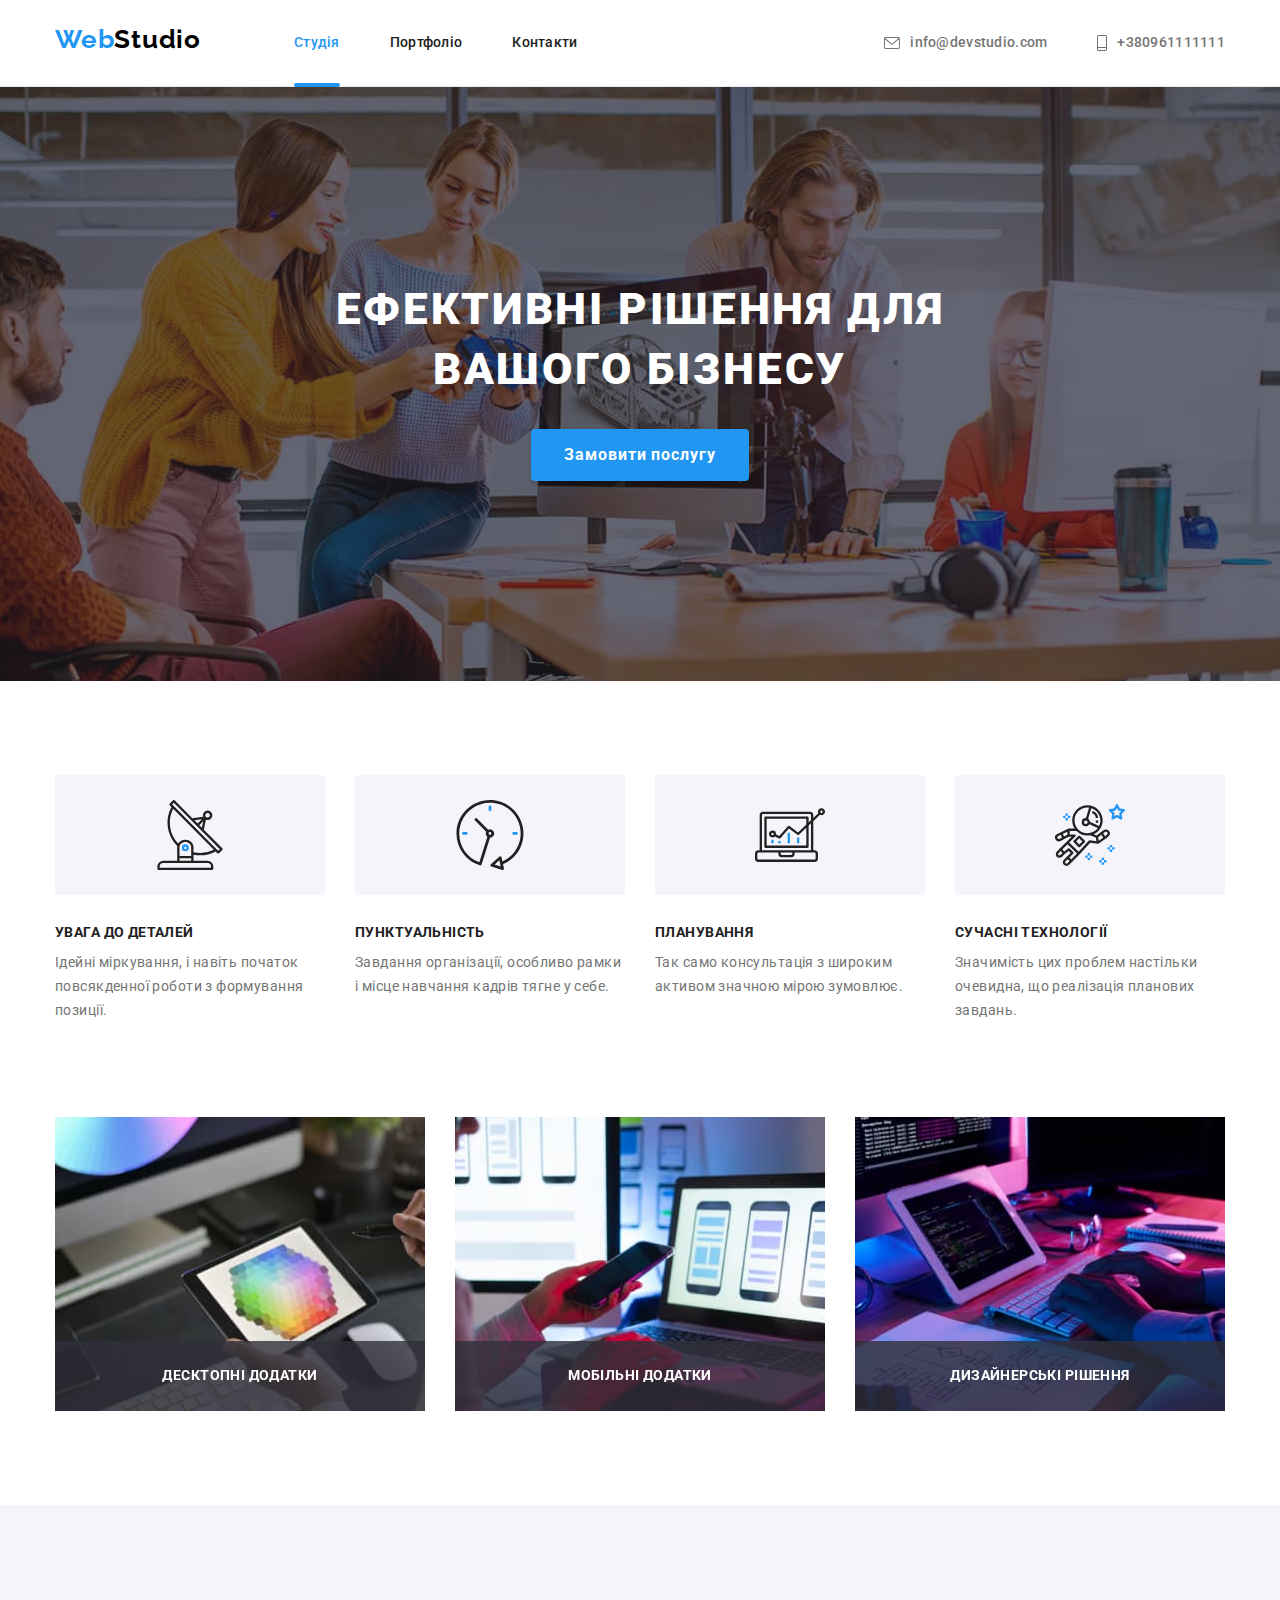
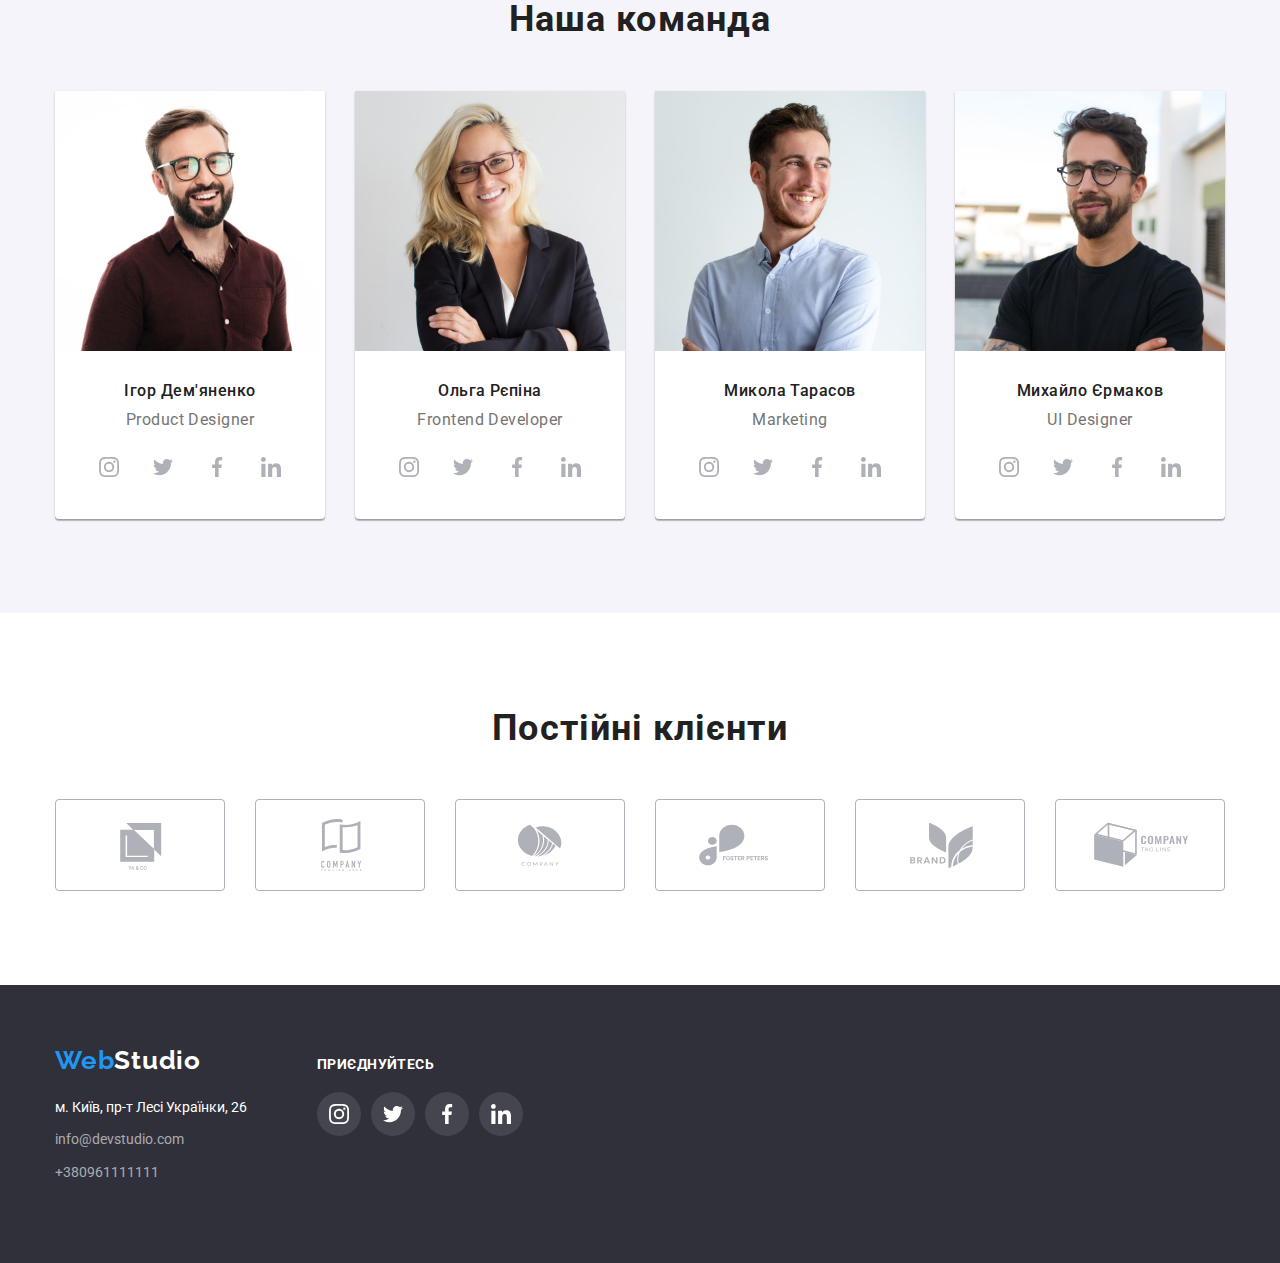
==== commit 5ec5455f: "Доопрацювання" ====
--- a/index.html
+++ b/index.html
@@ -23,7 +23,7 @@
         <ul class="social-link">
             <li class="item">
                 <a href="mailto:info@devstudio.com" class="link">
-                  <svg class="contact-icon" width="16" height="12">
+                  <svg class="contact-icon"  width="16" height="12">
                       <use href="./img/icons.svg#icon-envelope"></use>
                   </svg>info@devstudio.com
                 </a>
@@ -41,8 +41,14 @@
     <main>
         <section class="background"> 
             <div class="container main-hiro">
-            <h1 class="hero ">Ефективні рішення для вашого бізнесу</h1>
-            <button type="button" class="button-primary">Замовити послугу</button>
+                <h1 class="hero ">Ефективні рішення для <br>вашого бізнесу</h1>
+
+                 <button type="button" class="button-primary" data-modal-open>Замовити послугу</button>
+               <div class="backdrop is-hidden" data-modal>
+              <div class="modal">
+                <button data-modal-close>Закрити</button>
+               </div>
+              </div>
             </div>
         </section>
         <section>
@@ -70,27 +76,29 @@
                     </p>
                 </li>
             </ul>
-            </div>
-            <div class="container">
-            <ul>
-                <li>
-                     <h2 class="second-hiro">Чим ми займаємося</h2>
+        </div>
+        <div class="container">
+            <ul class="block-img">
+                <li class="img-item">
+                    <img src="./img/h2/img.jpg" alt="айпад в руці" width="370">
+                    <ul class="sub">
+                        <li><a class="img-text" href="">Десктопні додатки</a></li>
+                    </ul>
+                </li>
+                <li class="img-item">
+                    <img src="./img/h2/img-2.jpg" alt="Телефон та компьютер" width="370">
+                    <ul class="sub">
+                        <li><a class="img-text" href="">Мобільні додатки</a></li>
+                    </ul>
+                </li>
+                <li class="img-item">
+                    <img class="img-img" src="./img/h2/img-3.jpg" alt="пише код на клавіатурі" width="370">
+                    <ul class="sub">
+                        <li><a class="img-text" href="">Дизайнерські рішення</a></li>
+                    </ul>
                 </li>
             </ul>
-            </div>
-            <div class="container">
-            <ul class="block-img">
-                <li class="img">
-                    <img src="./img/h2/img.jpg" alt="айпад в руці" width="370">
-                </li>
-                <li class="img">
-                    <img src="./img/h2/img-2.jpg" alt="Телефон та компьютер" width="370">
-                </li>
-                <li class="img">
-                    <img src="./img/h2/img-3.jpg" alt="пише код на клавіатурі" width="370">
-                </li>
-            </ul>
-      </div>
+        </div>
    </section>
    <section class="command">
       <div class="container section">
@@ -252,43 +260,46 @@
             <section class="container section">
               <h2 class="clients">Постійні клієнти</h2>
                <ul class="brand-list">
-                <li class="all-brands">
-                    <a href="">
+
+                <li class="all-brands">
+                    <a class="brand-link" href="">
                    <svg class="brands">
                     <use href="./img/icons.svg#icon-Client-1"></use>
                    </svg>
                     </a>
                 </li>
-                <li class="all-brands">
-                    <a href="">
-                    <svg class="brands">
-                        <use href="./img/icons.svg#icon-Client-2"></use>
-                    </svg>
-                    </a>
-                </li>
-                <li class="all-brands">
-                    <a href="">
+
+                <li class="all-brands">
+                    <a class="brand-link" href="">
+                    <svg class="brands">
+                        <use class="f"href="./img/icons.svg#icon-Client-2"></use>
+                    </svg>
+                    </a>
+                </li>
+                
+                <li class="all-brands">
+                    <a class="brand-link" href="">
                     <svg class="brands">
                         <use href="./img/icons.svg#icon-Client-3"></use>
                     </svg>
                     </a>
                 </li>
                 <li class="all-brands">
-                    <a href="">
+                    <a class="brand-link" href="">
                     <svg class="brands">
                         <use href="./img/icons.svg#icon-Client-4"></use>
                     </svg>
                     </a>
                 </li>
                 <li class="all-brands">
-                    <a href="">
+                    <a class="brand-link" href="">
                     <svg class="brands">
                         <use href="./img/icons.svg#icon-Client-5"></use>
                     </svg>
                     </a>
                 </li>
                 <li class="all-brands">
-                    <a href="">
+                    <a class="brand-link" href="">
                     <svg class="brands">
                         <use href="./img/icons.svg#icon-Client-6"></use>
                     </svg>
@@ -352,9 +363,14 @@
                     </li>
                 </ul>
             </div>
-
           </div>
         </div>
     </footer>
+    <script>const { height: pegaHeaderHeight } = document
+    .querySelector(".page-header")
+    .getBoundingClientRect();
+    document.body.style.paddingTop = ${pegaHeaderHeight}px ;
+    </script>
+    <script src="./js/modal.js"></script>
     </body>
     </html>--- a/css/styles.css
+++ b/css/styles.css
@@ -9,6 +9,8 @@
 }
 
 body {
+    margin: 0;
+    padding-top: 80px;
     font-family: Roboto, sans-serif;
     color: var(--primary-text-color);
     max-width: 100%;
@@ -72,13 +74,21 @@
 /* header */
 
 .header {
-    height: 80px;
+    top: 0;
+    left: 0;
+    min-height: 80px;
     border-bottom: 1px solid #ECECEC;
+    background-color: #FFFFFF;
+    position: fixed;
+    width: 100%;
+    z-index: 1;
 }
 .head {
     display: flex;
     align-items: center;   
 }
+
+
 .main-nav {
     display: flex; 
     margin-bottom: 0; 
@@ -89,25 +99,31 @@
    display: flex;
    margin-bottom: 0; 
    margin-left: 93px;
+   
 }
 
 
 .header-menu .item:not(:last-child) {
-     margin-right: 50px;   
+     margin-right: 50px; 
+       
 }
 
 
 .header-menu .menu {
+    padding: 35px 0;
+    display: block;
     color: var(--text-title-color);     
     font-weight: 500;
     font-size: 14px;
     line-height: 1.14;
     letter-spacing: 0.02em; 
-    text-decoration: none; 
-   
-   
-     
-}
+    text-decoration: none;
+    position: relative;
+    align-items: center;
+    transition: color 250ms cubic-bezier(0.4, 0, 0.2, 1);
+        
+}
+
 .header-menu .menu:focus,
 .header-menu .menu:hover {
     color: var(--secretion-color);
@@ -116,61 +132,80 @@
     color: var(--secretion-color);
 }
 
+/* анимация подчеркивания */
+
+
+.current::after {
+    content: "";
+    position: absolute;
+    bottom: -1px;
+    display: block;
+    left: 0;
+    width: 100%;
+    height: 4px;
+    background: #2196F3;
+    border-radius: 2px;
+    opacity: 1;
+}
+
+
 /* social link */
 
 .social-link {
     display: flex;
     margin-left: auto;
-    margin-bottom: 0;
-    padding-top: 32px;
-    padding-bottom: 32px;
-    
+    margin-bottom: 0;    
 }
 
 .link {
+    display: flex;
+    align-items: center;
     font-style: normal;
+    padding: 34px 0;
     font-weight: 500;
     font-size: 14px;
     line-height: 1.14;
     letter-spacing: 0.02em;
     color: var(--primary-text-color);
     text-decoration: none;
+    position: relative;
+    
           
 }
 
-.link {
-    display: flex;
-    align-items: center;
-}
-/* .link:focus,
-.link:hover {
-    fill: var(--secretion-color);
-} */
-.link:focus,
-.link:hover {
-     color: var(--secretion-color);
-}
-
-
+
+/* icon */
 .contact-icon {
     background-repeat: no-repeat;
     background-position: center;
     fill: var(--primary-text-color);
     list-style: none; 
-    margin-right: 10px;   
-}
-
-.contact-icon:hover,
-.contact-icon:focus {
-   fill: currentColor;
-}
+    margin-right: 10px; 
+    transition: color 250ms cubic-bezier(0.4, 0, 0.2, 1);
+}
+
+
+.link:focus,
+.link:hover {
+    color: #2196F3;
+    
+}
+.link:focus .contact-icon,
+.link:hover .contact-icon {
+fill: #2196F3;
+}
+
 
 .social-link .item+.item {
     margin-left: 50px;
 }
 
 
+
 /* hero */
+
+
+
 .background {
     max-width: 1600px;
     text-align: center;
@@ -192,7 +227,7 @@
 }
 
 .main-hiro {
-    padding: 200px; 
+    padding: 200px 0; 
 }
 .hero {
         
@@ -225,16 +260,59 @@
         border: 1px solid transparent;
         box-shadow: 0px 4px 4px rgba(0, 0, 0, 0.15);
         border-radius: 4px;
+        transition: color 250ms cubic-bezier(0.4, 0, 0.2, 1);
        
 }
-
 
 .button-primary:focus,
 .button-primary:hover {
-    color: var(--hero-color);
-    background: var(--secretion-color);
-}
-
+        color: var(--hero-color);
+        background: var(--secretion-color);
+}
+
+
+
+/* model window */
+
+.backdrop {
+    position: fixed;
+    top: 0;
+    left: 0;
+    width: 100%;
+    height: 100%;
+    background-color: rgba(0, 0, 0, 0.2);
+    opacity: 1;
+    
+}
+
+.backdrop.is-hidden {
+    opacity: 0;
+    pointer-events: none;
+}
+
+.backdrop.is-hidden .modal {
+transform: translate(-50%, -50%) scale(0.9);
+
+
+}
+
+.modal {
+    position: absolute;
+    top: 50%;
+    left: 50%;
+    min-height: 528px;
+    min-width: 581px;
+    padding: 15px;
+    background: #FFFFFF;
+    box-shadow: 0px 1px 3px rgba(0, 0, 0, 0.12), 0px 1px 1px rgba(0, 0, 0, 0.14), 0px 2px 1px rgba(0, 0, 0, 0.2);
+    border-radius: 4px;
+
+    
+    transform: translate(-50%, -50%) scale(1);
+
+    transition: trasform 250ms cubic-bezier(0.4, 0, 0.2, 1);
+   
+}
 
 /* section benefits - переваги */
 
@@ -301,17 +379,59 @@
 
 
 .block-img {
-padding-bottom: 94px;
-display: flex;
-margin-bottom: 0;
-}
-
+    
+    padding-bottom: 94px;
+    display: flex;
+    margin: 0;
+    z-index: -1;
+}
 .block-img:last-child {
     margin-right: 0;
-}
-.block-img .img:not(:last-child) {
+    line-height: 0;
+}
+
+
+.img-item {
+    display: inline-block;
     margin-right: 30px;
-}
+    position: relative;
+}
+
+.img-item:last-child {
+    margin-right: 0;
+}
+
+
+.sub {
+    width: 100%;
+    margin: 0;
+    position: absolute;
+    bottom: 0px;
+    padding: 27px;
+    background: rgba(47, 48, 58, 0.8); 
+}
+
+.sub a {
+    text-decoration: none;
+}
+
+.sub:hover,
+.sub:focus {
+    background: rgba(47, 48, 58, 0.8);
+}
+
+.img-text {
+    display: block;
+    font-weight: 700;
+    font-size: 14px;
+    line-height: 1.14;
+    text-align: center;
+    letter-spacing: 0.03em;
+    text-transform: uppercase;
+    color: #FFFFFF;
+
+}
+
 
 .second-hiro {
     font-weight: 700;
@@ -322,6 +442,8 @@
     color: var(--text-title-color);
     margin-bottom: 50px;
 }
+
+
 /* section comand */
 
 .command {
@@ -330,7 +452,8 @@
 }
 .our-team {
     display: flex; 
-    margin-bottom: 0; 
+    margin-bottom: 0;
+    line-height: 0;
 }
 .team:last-child {
      margin-right: 0;
@@ -387,7 +510,8 @@
     height: 100%;
     justify-content: center;
     align-items: center;
-    fill: #AFB1B8;     
+    fill: #AFB1B8; 
+    transition: background-color 250ms cubic-bezier(0.4, 0, 0.2, 1);
 }
 
 .icon-links {
@@ -403,11 +527,12 @@
     width: 44px;
     height: 44px;
     fill: #FFFFFF;
-    background: #2196F3;
-}
-
-
-/* section clients */
+    background-color: #2196F3;
+}
+
+
+/* section clients*/
+
 .clients {
     font-weight: 700;
     font-size: 36px;
@@ -422,33 +547,44 @@
     display: flex; 
     margin-bottom: 0px; 
     
+    
 }
 .all-brands {
     margin-right: 30px;
+    
 }
 
 .all-brands:last-child {
     margin-right: 0px;
 }
 
-.brands {
-    margin: 0;
-    display: flex;
+.brand-link {
+    display: block;
     width: 170px;
     height: 92px;
+    border-radius: 4px;
     border: 1px solid #AFB1B8;
-    border-radius: 4px;  
-    background-repeat: no-repeat;
-    background-position: center;
-    fill: #AFB1B8;
-    
+    transition: fill border 250ms cubic-bezier(0.4, 0, 0.2, 1);
+       
+}
+
+.brands {
+    width: 170px;
+    height: 92px;
+    fill:#AFB1B8;
+    transition: fill border 250ms cubic-bezier(0.4, 0, 0.2, 1);
 }
 
 .brands:focus,
 .brands:hover {
- fill:#2196F3;
- border: 1px solid #2196F3;
-}
+    border: 1px solid #2196F3;
+}
+.brand-link:hover .brands,
+ .brand-link:focus .brands{
+    fill: #2196F3;
+}
+
+
 
 /* section portfolio */
 
@@ -473,6 +609,8 @@
     border: 1px solid transparent;
     border-radius: 4px;
     padding: 6px 22px;
+
+    transition: color background-color box-shadow 250ms cubic-bezier(0.4, 0, 0.2, 1);
 }
 
 .button {
@@ -486,46 +624,89 @@
     box-shadow: 0px 3px 1px rgba(0, 0, 0, 0.1), 0px 1px 2px rgba(0, 0, 0, 0.08), 0px 2px 2px rgba(0, 0, 0, 0.12);
 }
 
+
+
 /* container portfolio */
 
 .portfolio {
     display: flex;
     flex-wrap: wrap;
-    margin: -15px;
-         
-}
-
+    margin: -15px; 
+    
+}
 
 .list-portfolio {
+    line-height: 0;
+    overflow: hidden;
     width: 370px; 
     margin: 15px;
     border: 1px solid #EEEEEE;
     background: #FFFFFF;
-    /* margin-right: 30px;
-    margin-bottom: 30px; */
-    
-}
-
-/* .list-portfolio:nth-child(3n) {
-    margin-right: 0;
-}
-.list-portfolio:nth-last-child(-n + 3) {
-    margin-bottom: 0;
-} */
+    transition: box-shadow 250ms cubic-bezier(0.4, 0, 0.2, 1); 
+    
+
+}
 
 .list-portfolio:hover,
 .list-portfolio:focus {
-    box-shadow: 0px 1px 3px rgba(0, 0, 0, 0.12), 0px 1px 1px rgba(0, 0, 0, 0.14), 0px 2px 1px rgba(0, 0, 0, 0.2);
-    
-}
+    box-shadow: 0px 1px 3px rgba(0, 0, 0, 0.12), 0px 1px 1px rgba(0, 0, 0, 0.14), 0px 2px 1px rgba(0, 0, 0, 0.2);   
+    
+}
+
+
+.anim-portfolio {
+    position: relative;
+    overflow: hidden;
+      
+}
+
+.anim-info {
+    position: absolute;
+    top: 0;
+    left: 0;
+    width: 100%;
+    height: 100%;
+    background: rgba(33, 150, 243, 0.9); 
+
+    opacity: 1;
+    transform: translateY(100%);
+    transition: transform 250ms cubic-bezier(0.4, 0, 0.2, 1);
+       
+}
+
+
+.list-portfolio:hover .anim-info {
+    opacity: 1;
+    transform: translateY(0);
+}
+
+
+.anim-text {
+    position: absolute;
+
+    padding: 63px 24px;
+    margin: 0;
+    font-weight: 400;
+    font-size: 18px;
+    line-height: 1.6;
+    letter-spacing: 0.03em;
+    color: #FFFFFF;
+    text-decoration: none;
+      
+}
+
+.anim-text p {
+    margin-bottom: 0;
+}
+
 
 .portfolio-info {
+    background: #FFFFFF;
+    position: relative;
     padding: 20px 24px;
-}
-.portfolio-link {
-    text-decoration: none;
-    margin-bottom: 0;
-}
+    cursor: pointer;
+}
+
 
 .portfolio-title {
     font-weight: 700;
@@ -556,7 +737,7 @@
 
 .all-info {
     display: flex;
-    padding: 60px;
+    padding: 60px 0;
     align-items: baseline;
 }
 .footer-info {
@@ -573,6 +754,7 @@
     font-size: 26px;
     line-height: 1.19;
     letter-spacing: 0.03em;
+    transition: color 250ms cubic-bezier(0.4, 0, 0.2, 1);
     
 }
 
@@ -600,6 +782,7 @@
     display: inline-block;
     margin-bottom: 9px;
     margin-top: 20px;
+    transition: color 250ms cubic-bezier(0.4, 0, 0.2, 1);
 
 }
 .address-footer:hover,
@@ -615,7 +798,8 @@
         line-height: 1.7;
         color: rgba(255, 255, 255, 0.6);
         text-decoration: none;
-        margin-bottom: 9px;                  
+        margin-bottom: 9px;
+        transition: color 250ms cubic-bezier(0.4, 0, 0.2, 1);
 }
 
 .footer-link:focus,
@@ -646,6 +830,7 @@
     align-items: center;
     fill: var(--hero-color); 
     background: rgba(255, 255, 255, 0.1);
+    transition: background-color 250ms cubic-bezier(0.4, 0, 0.2, 1);
 }
 
 .footer-team-link:last-child {
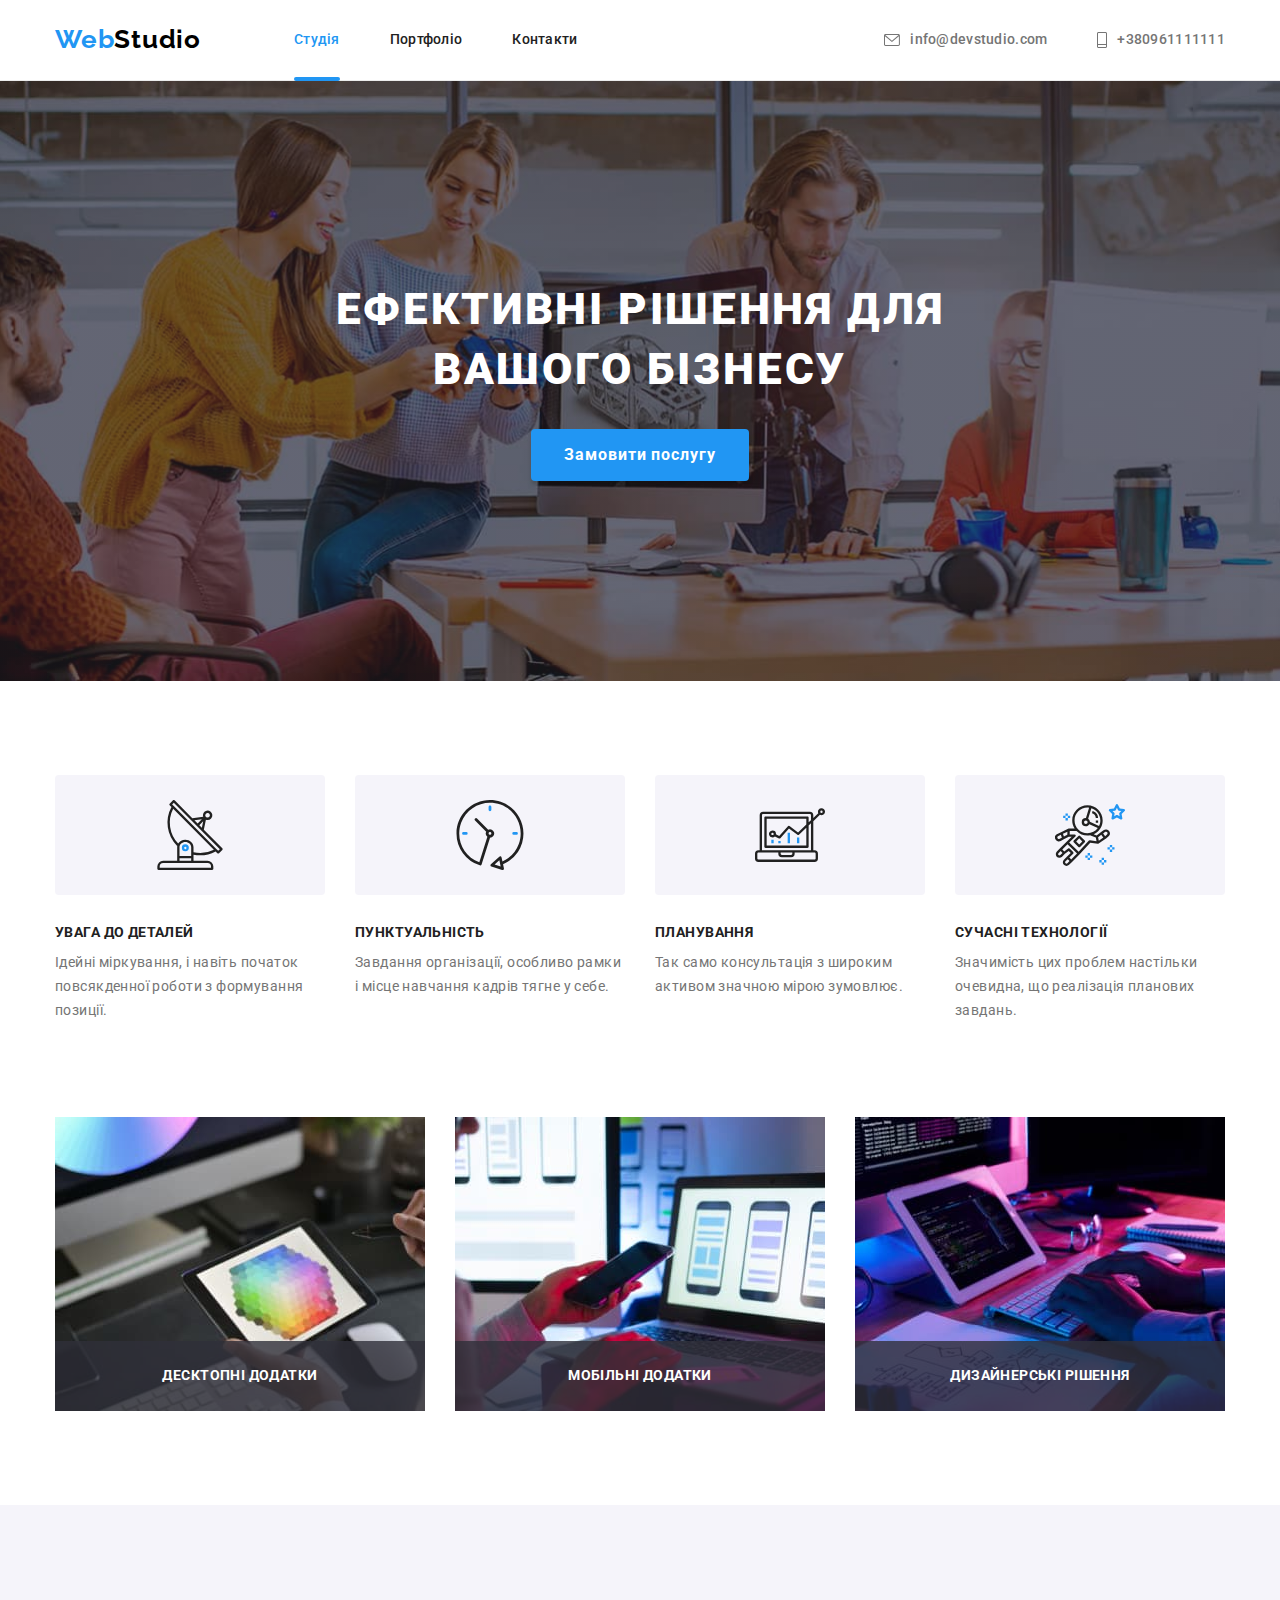
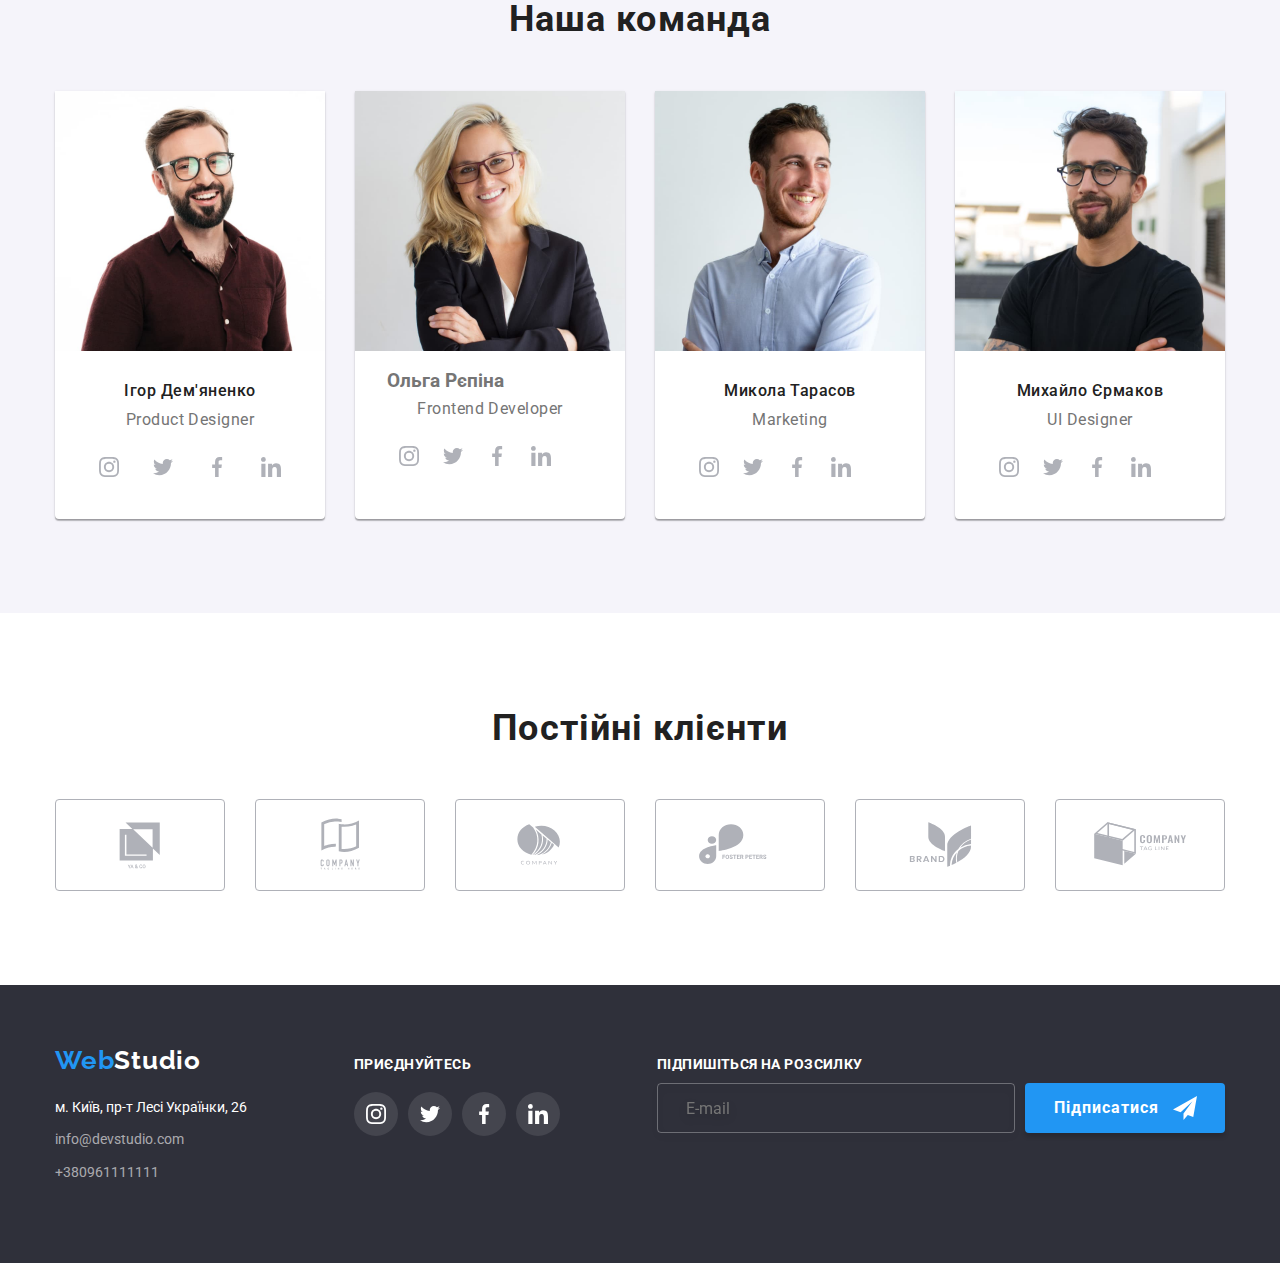
==== commit 34915b5f: "Доопрацювання" ====
--- a/index.html
+++ b/index.html
@@ -8,29 +8,30 @@
     <link href="https://fonts.googleapis.com/css2?family=Raleway:wght@700&family=Roboto:wght@400;500;700;900&display=swap" rel="stylesheet">
     <link rel="stylesheet" href="https://cdnjs.cloudflare.com/ajax/libs/modern-normalize/1.1.0/modern-normalize.min.css">
     <link rel="stylesheet" href="./css/styles.css">
+    <link rel="stylesheet" href="./dist/css/main.min.css">
 </head>
 <body>
     <header class="header">
         <div class="container head"> 
-        <nav class="main-nav">
-            <a href="./index.html" class="logo"><span>Web<span class="bg-logo">Studio</span></span></a>
-            <ul class="header-menu">
+           <nav class="head__main">
+                   <a href="./index.html" class="logo"><span>Web<span class="bg-logo">Studio</span></span></a>
+            <ul class="header__menu">
                 <li class="item"><a class="menu current" href="./studio.html">Студія</a></li>
                 <li class="item"><a class="menu" href="./portfolio.html">Портфоліо</a></li>
                 <li class="item"><a class="menu" href="Контакти">Контакти</a></li>
             </ul>
-        </nav>
-        <ul class="social-link">
+           </nav>
+        <ul class="header__contacts">
             <li class="item">
-                <a href="mailto:info@devstudio.com" class="link">
-                  <svg class="contact-icon"  width="16" height="12">
+                <a href="mailto:info@devstudio.com" class="contact__link">
+                  <svg class="contact__icon"  width="16" height="12">
                       <use href="./img/icons.svg#icon-envelope"></use>
                   </svg>info@devstudio.com
                 </a>
             </li>
             <li class="item">
-                <a href="tel:+380961111111" class="link">
-                   <svg class="contact-icon" width="10" height="16">
+                <a href="tel:+380961111111" class="contact__link">
+                   <svg class="contact__icon" width="10" height="16">
                      <use href="./img/icons.svg#icon-Vector"></use>
                    </svg>+380961111111
                 </a>
@@ -38,104 +39,156 @@
         </ul>
         </div>
     </header>
-    <main>
-        <section class="background"> 
-            <div class="container main-hiro">
-                <h1 class="hero ">Ефективні рішення для <br>вашого бізнесу</h1>
-
-                 <button type="button" class="button-primary" data-modal-open>Замовити послугу</button>
-               <div class="backdrop is-hidden" data-modal>
-              <div class="modal">
-                <button data-modal-close>Закрити</button>
-               </div>
-              </div>
+<main>
+    <section class="background"> 
+        <div class="container block__hiro">
+            <h1 class="hero">Ефективні рішення для <br>вашого бізнесу</h1>
+             <form class="js-speaker-form">
+             <button type="button" class="button__hero" data-modal-open>Замовити послугу</button>
+            <div class="backdrop is-hidden" data-modal>
+                <div class="modal">
+                   <div role="group" class="form">
+                      <h1 class="form__call-me">Залиште свої дані, ми вам передзвонимо</h1>
+                        <div class="form__field">
+                             <label class="form__label" for="name">Ім'я</label >
+                               <div class="form__contain">
+                                     <svg class="form__icon" width="18" height="18">
+                                        <use href="./img/icons-second.svg#icon-person"></use>
+                                     </svg>
+                                 <input class="form__input" type="name" name="name" id="name"   placeholder=" "  />
+                               </div>                     
+                        </div>
+                        <div class="form__field">
+                             <label class="form__label" for="tel">Телефон</label>
+                                <div class="form__contain">
+                                     <svg class="form__icon" width="18" height="18">
+                                         <use href="./img/icons-second.svg#icon-phone"></use>
+                                     </svg>
+                                 <input class="form__input" type="tel" name="tel" id="tel" placeholder=" " autofocus />
+                                </div>
+                        </div>
+                        <div class="form__field">
+                             <label class="form__label" for="email">Пошта</label>
+                               <div class="form__contain">
+                                     <svg class="form__icon" width="18" height="18">
+                                         <use href="./img/icons-second.svg#icon-email"></use>
+                                     </svg>
+                                 <input class="form__input" type="email" name="email" id="email" placeholder=" " />
+                               </div> 
+                        </div>
+                        <div class="form__comment">
+                            <label class="label__comment" for="comment">Коментар</label>
+                            <textarea class="textarea__comment" name="comment" id="comment" rows="10" placeholder="Введіть текст"></textarea>
+                        </div>
+                        <div class="checkbox">
+                             <label class="checkbox__label" for="checkbox">
+                             <input class="checkbox__input" type="checkbox" name="checkbox" id="checkbox"  />
+                                 <span class="checkbox__svg"></span> Погоджуюся з розсилкою та приймаю <a class="checkbox__link" href="#">Умови договору</a>
+                             </label>
+                        </div>
+                        <div class="button__madal">
+                           <button class="button__modal-text" type="submit">Відправити</button>
+                        </div>
+                        <div>
+                            <button class="modal-close" data-modal-close>
+                                 <svg class="close">
+                                    <use href="./img/icons-second.svg#icon-closed" ></use>
+                                 </svg>
+                             </button>
+                        </div>  
+                   </div>
+                </div>
             </div>
-        </section>
-        <section>
-           <div class="container section">
-         <!-- <h2>Переваги</h2> цей заголовак невідемій -->
+        </form> 
+    </section>
+
+    <section>
+        <div class="container section">
+             <!-- <h2>Переваги</h2> -->
             <ul class="benefits">
-                <li class="one antenna">
-                    <h3 class="benefits-title">УВАГА ДО ДЕТАЛЕЙ</h3>
-                    <p class="benefits-text">Ідейні міркування, і навіть початок повсякденної роботи з формування позиції.
+                <li class="benefits__item antenna">
+                    <h3 class="benefits__title">УВАГА ДО ДЕТАЛЕЙ</h3>
+                    <p class="benefits__text">Ідейні міркування, і навіть початок повсякденної роботи з формування позиції.
                     </p>
                 </li>
-                <li class="one clock">
-                    <h3 class="benefits-title">ПУНКТУАЛЬНІСТЬ</h3>
-                    <p class="benefits-text">Завдання організації, особливо рамки і місце навчання кадрів тягне у себе.
+                <li class="benefits__item clock">
+                    <h3 class="benefits__title">ПУНКТУАЛЬНІСТЬ</h3>
+                    <p class="benefits__text">Завдання організації, особливо рамки і місце навчання кадрів тягне у себе.
                     </p>
                 </li>
-                <li class="one diagram">
-                    <h3 class="benefits-title">ПЛАНУВАННЯ</h3>
-                    <p class="benefits-text ">Так само консультація з широким активом значною мірою зумовлює.
+                <li class="benefits__item diagram">
+                    <h3 class="benefits__title">ПЛАНУВАННЯ</h3>
+                    <p class="benefits__text ">Так само консультація з широким активом значною мірою зумовлює.
                     </p>
                 </li>
-                <li class="one astronaut">
-                    <h3 class="benefits-title">СУЧАСНІ ТЕХНОЛОГІЇ</h3>
-                    <p class="benefits-text">Значимість цих проблем настільки очевидна, що реалізація планових завдань.
+                <li class="benefits__item astronaut">
+                    <h3 class="benefits__title">СУЧАСНІ ТЕХНОЛОГІЇ</h3>
+                    <p class="benefits__text">Значимість цих проблем настільки очевидна, що реалізація планових завдань.
                     </p>
                 </li>
             </ul>
         </div>
+           
         <div class="container">
-            <ul class="block-img">
-                <li class="img-item">
+            <ul class="services">
+                <li class="services__img">
                     <img src="./img/h2/img.jpg" alt="айпад в руці" width="370">
-                    <ul class="sub">
-                        <li><a class="img-text" href="">Десктопні додатки</a></li>
+                    <ul class="services__info">
+                        <li><a class="services__text" href="">Десктопні додатки</a></li>
                     </ul>
                 </li>
-                <li class="img-item">
+                <li class="services__img">
                     <img src="./img/h2/img-2.jpg" alt="Телефон та компьютер" width="370">
-                    <ul class="sub">
-                        <li><a class="img-text" href="">Мобільні додатки</a></li>
+                    <ul class="services__info">
+                        <li><a class="services__text" href="">Мобільні додатки</a></li>
                     </ul>
                 </li>
-                <li class="img-item">
-                    <img class="img-img" src="./img/h2/img-3.jpg" alt="пише код на клавіатурі" width="370">
-                    <ul class="sub">
-                        <li><a class="img-text" href="">Дизайнерські рішення</a></li>
+                <li class="services__img">
+                    <img src="./img/h2/img-3.jpg" alt="пише код на клавіатурі" width="370">
+                    <ul class="services__info">
+                        <li><a class="services__text" href="">Дизайнерські рішення</a></li>
                     </ul>
                 </li>
             </ul>
         </div>
    </section>
+
    <section class="command">
       <div class="container section">
-          <h2 class="second-hiro">Наша команда</h2>
-        <ul class="our-team">  
-              <li class="team">
-
+          <h2 class="team-title">Наша команда</h2>
+        <ul class="member-team"> 
+
+              <li class="member">
                 <img src="./img/h3/img-2.jpg" alt="чоловік в коричневій сорочці" width="270">
-                   <div class="comand-info">
-                      <h3 class="command-title">Ігор Дем'яненко</h3>
-                      <p class="command-text">Product Designer</p>
-
-                    <ul class="command-social-list">
-                      <li class="command-social-item">
-                         <a class="team-link" href="">
-                             <svg class="icon-links">
+                   <div class="member__info">
+                      <h3 class="member__title">Ігор Дем'яненко</h3>
+                      <p class="member__text">Product Designer</p>
+                    <ul class="member__list">
+
+                      <li class="member__item">
+                         <a class="member__link" href="">
+                             <svg class="member__icon">
                                 <use href="./img/icons.svg#icon-instagram"></use>
                              </svg>
                          </a>
                       </li>
-                      <li class="command-social-item">
-                         <a class="team-link" href="">
-                             <svg class="icon-links">
+                      <li class="member__item">
+                         <a class="member__link" href="">
+                             <svg class="member__icon">
                                 <use href="./img/icons.svg#icon-twitter"></use>
                              </svg>
                          </a>
                      </li>
-                     <li class="command-social-item">
-                         <a class="team-link" href="">
-                             <svg class="icon-links">
+                     <li class="member__item">
+                         <a class="member__link" href="">
+                             <svg class="member__icon">
                                <use href="./img/icons.svg#icon-facebook"></use>
                              </svg>
                          </a>
                      </li>
-                     <li class="command-social-item">
-                         <a class="team-link" href="">
-                             <svg class="icon-links">
+                      <li class="member__item">
+                         <a class="member__link" href="">
+                             <svg class="member__icon">
                                <use href="./img/icons.svg#icon-linkedin"></use>
                              </svg>
                          </a>
@@ -143,72 +196,74 @@
                     </ul>
                  </div>
 
-                <li class="team">
+                <li class="member">
                 <img src="./img/h3/img.jpg" alt="світловолоса жінка" width="270">
-                <div class="comand-info">
-                    <h3 class="command-title">Ольга Рєпіна</h3>
-                    <p class="command-text">Frontend Developer</p>
-                    <ul class="command-social-list">
-                    <li class="command-social-item">
-                        <a class="team-link" href="">
-                            <svg class="icon-links">
+                <div class="member__info">
+                    <h3 class="cmember__title">Ольга Рєпіна</h3>
+                    <p class="member__text">Frontend Developer</p>
+                    <ul class="member-team"> 
+
+                     <li class="member__item">
+                         <a class="member__link" href="">
+                             <svg class="member__icon">
                                 <use href="./img/icons.svg#icon-instagram"></use>
                             </svg>
                         </a>
                     </li>
-                    <li class="command-social-item">
-                        <a class="team-link" href="">
-                            <svg class="icon-links">
+                     <li class="member__item">
+                         <a class="member__link" href="">
+                             <svg class="member__icon">
                                 <use href="./img/icons.svg#icon-twitter"></use>
                             </svg>
                         </a>
                     </li>
-                    <li class="command-social-item">
-                        <a class="team-link" href="">
-                            <svg class="icon-links">
+                    <li class="member__item">
+                         <a class="member__link" href="">
+                             <svg class="member__icon">
                                 <use href="./img/icons.svg#icon-facebook"></use>
                             </svg>
                         </a>
                     </li>
-                    <li class="command-social-item">
-                        <a class="team-link" href="">
-                            <svg class="icon-links">
+                     <li class="member__item">
+                         <a class="member__link" href="">
+                             <svg class="member__icon">
                                 <use href="./img/icons.svg#icon-linkedin"></use>
                             </svg>
                         </a>
                     </li>
                   </ul>
                 </div>
-                <li class="team">
+                <li class="member">
                     <img src="./img/h3/img-3.jpg" alt="чоловік в голубій сорочці" width="270">
-                    <div class="comand-info">
-                    <h3 class="command-title">Микола Тарасов</h3>
-                    <p class="command-text">Marketing</p>
-                    <ul class="command-social-list">
-                    <li class="command-social-item">
-                        <a class="team-link" href="">
-                            <svg class="icon-links">
+                    <div class="member__info">
+                    <h3 class="member__title">Микола Тарасов</h3>
+                    <p class="member__text">Marketing</p>
+                    <ul class="member-team"> 
+
+                     <li class="member__item">
+                         <a class="member__link" href="">
+                             <svg class="member__icon">
                                 <use href="./img/icons.svg#icon-instagram"></use>
                             </svg>
                         </a>
                     </li>
-                    <li class="command-social-item">
-                        <a class="team-link" href="">
-                            <svg class="icon-links">
+                    <li class="member__item">
+                         <a class="member__link" href="">
+                             <svg class="member__icon">
                                 <use href="./img/icons.svg#icon-twitter"></use>
                             </svg>
                         </a>
                     </li>
-                    <li class="command-social-item">
-                        <a class="team-link" href="">
-                            <svg class="icon-links">
+                    <li class="member__item">
+                         <a class="member__link" href="">
+                             <svg class="member__icon">
                                 <use href="./img/icons.svg#icon-facebook"></use>
                             </svg>
                         </a>
                     </li>
-                    <li class="command-social-item">
-                        <a class="team-link" href="">
-                            <svg class="icon-links">
+                     <li class="member__item">
+                         <a class="member__link" href="">
+                             <svg class="member__icon">
                                 <use href="./img/icons.svg#icon-linkedin"></use>
                             </svg>
                         </a>
@@ -216,91 +271,92 @@
                  </ul>
                 </div>
                 </li>
-                <li class="team">
+                <li class="member">
                     <img src="./img/h3/img-4.jpg" alt="чоловік у чорній майці" width="270">
-                    <div class="comand-info">
-                        <h3 class="command-title">Михайло Єрмаков</h3>
-                        <p class="command-text">UI Designer</p>
-
-                <ul class="command-social-list">
-                    <li class="command-social-item">
-                        <a class="team-link" href="">
-                            <svg class="icon-links">
+                    <div class="member__info">
+                        <h3 class="member__title">Михайло Єрмаков</h3>
+                        <p class="member__text">UI Designer</p>
+                    <ul class="member-team"> 
+
+                     <li class="member__item">
+                         <a class="member__link" href="">
+                             <svg class="member__icon">
                                 <use href="./img/icons.svg#icon-instagram"></use>
                             </svg>
                         </a>
                     </li>
-                    <li class="command-social-item">
-                        <a class="team-link" href="">
-                            <svg class="icon-links">
+                     <li class="member__item">
+                         <a class="member__link" href="">
+                             <svg class="member__icon">
                                 <use href="./img/icons.svg#icon-twitter"></use>
                             </svg>
                         </a>
                     </li>
-                    <li class="command-social-item">
-                        <a class="team-link" href="">
-                            <svg class="icon-links">
+                     <li class="member__item">
+                         <a class="member__link" href="">
+                             <svg class="member__icon">
                                 <use href="./img/icons.svg#icon-facebook"></use>
                             </svg>
                         </a>
                     </li>
-                    <li class="command-social-item">
-                        <a class="team-link" href="">
-                            <svg class="icon-links">
+                     <li class="member__item">
+                         <a class="member__link" href="">
+                             <svg class="member__icon">
                                 <use href="./img/icons.svg#icon-linkedin"></use>
                             </svg>
                         </a>
-                    </li>
-                </ul>
+                     </li>
+                   </ul>
                 </div>
               </li>
             </ul>
-            </div>  
-            </section>
-            <section class="container section">
+          </div>  
+        </section>
+     
+        <section class="container section">
               <h2 class="clients">Постійні клієнти</h2>
-               <ul class="brand-list">
-
-                <li class="all-brands">
-                    <a class="brand-link" href="">
-                   <svg class="brands">
+               <ul class="brand__list">
+
+                <li class="brand">
+                    <a class="brand__link" href="">
+                   <svg class="brand__img">
                     <use href="./img/icons.svg#icon-Client-1"></use>
                    </svg>
                     </a>
                 </li>
 
-                <li class="all-brands">
-                    <a class="brand-link" href="">
-                    <svg class="brands">
+                <li class="brand">
+                    <a class="brand__link" href="">
+                    <svg class="brand__img">
                         <use class="f"href="./img/icons.svg#icon-Client-2"></use>
                     </svg>
                     </a>
                 </li>
                 
-                <li class="all-brands">
-                    <a class="brand-link" href="">
-                    <svg class="brands">
+                <li class="brand">
+                    <a class="brand__link" href="">
+                    <svg class="brand__img">
                         <use href="./img/icons.svg#icon-Client-3"></use>
                     </svg>
                     </a>
                 </li>
-                <li class="all-brands">
-                    <a class="brand-link" href="">
-                    <svg class="brands">
+                <li class="brand">
+                    <a class="brand__link" href="">
+                    <svg class="brand__img">
                         <use href="./img/icons.svg#icon-Client-4"></use>
                     </svg>
                     </a>
                 </li>
-                <li class="all-brands">
-                    <a class="brand-link" href="">
-                    <svg class="brands">
+                <li class="brand">
+                    <a class="brand__link" href="">
+                    <svg class="brand__img">
                         <use href="./img/icons.svg#icon-Client-5"></use>
                     </svg>
                     </a>
                 </li>
-                <li class="all-brands">
-                    <a class="brand-link" href="">
-                    <svg class="brands">
+                <li class="brand">
+                    <a class="brand__link" href="">
+                    <svg class="brand__img">
                         <use href="./img/icons.svg#icon-Client-6"></use>
                     </svg>
                     </a>
@@ -308,53 +364,57 @@
                </ul>
         </section>
     </main>
+
+
+
+
     <footer class="footer">
         <div class="container">
-          <div class="all-info">
-
-            <div class="footer-info">
+          <div class="footer__contain">
+
+            <div class="footer__contacts">
                 <a href="./index.html" class="logo-footer"><span>Web<span class="bg-logo footer">Studio</span></span></a>
                 <address>
-                    <ul class="footer-link">
+                    <ul class="footer__link">
                         <li>
                             <a href="https://goo.gl/maps/AqYwmnDAayiFbczU9" rel="noopener noreferrer" target="_blank"
-                                class="address-footer">м. Київ, пр-т Лесі Українки, 26</a>
+                                class="footer__address">м. Київ, пр-т Лесі Українки, 26</a>
                         </li>
                         <li>
-                            <a href="mailto:info@devstudio.com" class="footer-link">info@devstudio.com</a>
+                            <a href="mailto:info@devstudio.com" class="footer__link">info@devstudio.com</a>
                         </li>
                         <li>
-                            <a href="tel:+380961111111" class="footer-link">+380961111111</a>
+                            <a href="tel:+380961111111" class="footer__link">+380961111111</a>
                         </li>
                     </ul>
                 </address>
             </div>
 
-            <div class="container social">
+            <div class="container footer__social">
                 <h2 class="add-up">приєднуйтесь</h2>
-                <ul class="footer-social">
-                    <li class="soc">
+                <ul class="footer__social-block">
+                    <li class="footer__soc-item">
                         <a class="footer-team-link" href="">
                             <svg class="footer-icon-links">
                                 <use href="./img/icons.svg#icon-instagram"></use>
                             </svg>
                         </a>
                     </li>
-                    <li class="soc">
+                    <li class="footer__soc-item">
                         <a class="footer-team-link" href="">
                             <svg class="footer-icon-links">
                                 <use href="./img/icons.svg#icon-twitter"></use>
                             </svg>
                         </a>
                     </li>
-                    <li class="soc">
+                    <li class="footer__soc-item">
                         <a class="footer-team-link" href="">
                             <svg class="footer-icon-links">
                                 <use href="./img/icons.svg#icon-facebook"></use>
                             </svg>
                         </a>
                     </li>
-                    <li class="soc">
+                    <li class="footer__soc-item">
                         <a class="footer-team-link" href="">
                             <svg class="footer-icon-links">
                                 <use href="./img/icons.svg#icon-linkedin"></use>
@@ -362,6 +422,15 @@
                         </a>
                     </li>
                 </ul>
+              </div>
+              <div class="form-telegram">
+                    <h2 class="telegram-text">Підпишіться на розсилку</h2>
+                        <form class="telegram" action>
+                            <input  class="input-telegram"type="email" name="email" id="email" placeholder="E-mail" />
+                            <button class="telegram-buton" type="button">Підписатися</button>
+                            <span class="telegram-icon"></span>
+                        </form>
+              </div>  
             </div>
           </div>
         </div>
@@ -369,8 +438,26 @@
     <script>const { height: pegaHeaderHeight } = document
     .querySelector(".page-header")
     .getBoundingClientRect();
-    document.body.style.paddingTop = ${pegaHeaderHeight}px ;
+    document .body .style .paddingTop = ${pegaHeaderHeight}px ;
     </script>
     <script src="./js/modal.js"></script>
     </body>
-    </html>+    </html>
+
+
+
+    <!-- для отправки по нажатию на entr -->
+    <!-- <script>
+            (() => {
+                document
+                .querySelector('.js-speaker-form')
+                .addEventListener('submit', e => {
+                    e.preventDefault();
+    
+                    new FormData(e.currentTarget).forEach((value, name) =>
+                    console.lig(`${name}: ${value}`),
+                    );
+                });
+            })();
+    
+           </script> -->--- a/css/styles.css
+++ b/css/styles.css
@@ -32,6 +32,7 @@
 }
 
 
+
 .container {
    margin: 0 auto;
    max-width: 1200px;
@@ -47,31 +48,9 @@
 }
 
 
-/* logo */
-.logo {
-    color: var(--secretion-color);
-    font-family: 'Raleway', sans-serif;
-    text-decoration: none;
-    font-weight: 700;
-    font-size: 26px;
-    line-height: 1.19;
-    letter-spacing: 0.03em;
-    display: inline-block;
-    padding-top: 24px;
-    padding-bottom: 25px;
-}
-
-.bg-logo {
-    color: var(--logo-color);
-}
-
-.logo:focus
-.logo:hover {
-    color: var(--text-title-color);  
-}
-
-
-/* header */
+
+
+/*------------ header --------------*/
 
 .header {
     top: 0;
@@ -83,34 +62,55 @@
     width: 100%;
     z-index: 1;
 }
+
 .head {
     display: flex;
     align-items: center;   
 }
 
-
-.main-nav {
+.head__main {
     display: flex; 
-    margin-bottom: 0; 
-     
-}
-.header-menu {
+    margin-bottom: 0;     
+}
+
+
+.logo {
+    color: var(--secretion-color);
+    font-family: 'Raleway', sans-serif;
+    text-decoration: none;
+    font-weight: 700;
+    font-size: 26px;
+    line-height: 1.19;
+    letter-spacing: 0.03em;
+    display: inline-block;
+    padding-top: 24px;
+    padding-bottom: 25px;
+}
+
+.bg-logo {
+    color: var(--logo-color);
+}
+
+.logo:focus .logo:hover {
+    color: var(--text-title-color);
+}
+
+
+.header__menu {
    align-items: center;
    display: flex;
    margin-bottom: 0; 
-   margin-left: 93px;
-   
-}
-
-
-.header-menu .item:not(:last-child) {
-     margin-right: 50px; 
-       
-}
-
-
-.header-menu .menu {
-    padding: 35px 0;
+   margin-left: 93px;  
+}
+
+
+.header__menu .item:not(:last-child) {
+     margin-right: 50px;        
+}
+
+
+.header__menu .menu {
+    padding: 32px 0;
     display: block;
     color: var(--text-title-color);     
     font-weight: 500;
@@ -124,16 +124,17 @@
         
 }
 
-.header-menu .menu:focus,
-.header-menu .menu:hover {
+.header__menu .menu:focus,
+.header__menu .menu:hover {
     color: var(--secretion-color);
 }
-.header-menu .current {
+
+.header__menu .current {
     color: var(--secretion-color);
 }
 
-/* анимация подчеркивания */
-
+
+/* underline menu*/
 
 .current::after {
     content: "";
@@ -151,17 +152,21 @@
 
 /* social link */
 
-.social-link {
+.header__contacts {
     display: flex;
     margin-left: auto;
     margin-bottom: 0;    
 }
 
-.link {
+.header__contacts .item+.item {
+    margin-left: 50px;
+}
+
+.contact__link {
     display: flex;
     align-items: center;
     font-style: normal;
-    padding: 34px 0;
+    padding: 32px 0;
     font-weight: 500;
     font-size: 14px;
     line-height: 1.14;
@@ -169,13 +174,12 @@
     color: var(--primary-text-color);
     text-decoration: none;
     position: relative;
-    
-          
-}
-
+    transition: color 250ms cubic-bezier(0.4, 0, 0.2, 1);
+      
+}
 
 /* icon */
-.contact-icon {
+.contact__icon {
     background-repeat: no-repeat;
     background-position: center;
     fill: var(--primary-text-color);
@@ -185,26 +189,21 @@
 }
 
 
-.link:focus,
-.link:hover {
+
+.contact__link:focus,
+.contact__link:hover {
     color: #2196F3;
     
 }
-.link:focus .contact-icon,
-.link:hover .contact-icon {
+.contact__link:focus .contact__icon,
+.contact__link:hover .contact__icon {
 fill: #2196F3;
 }
 
 
-.social-link .item+.item {
-    margin-left: 50px;
-}
-
-
-
-/* hero */
-
-
+
+
+/*----------- hero -----------------*/
 
 .background {
     max-width: 1600px;
@@ -215,7 +214,7 @@
     background-size: cover;
     background-position: center;
     background-image: linear-gradient(
-        to right,
+    to right,
      rgba(47, 48, 58, 0.4),
      rgba(47, 48, 58, 0.4)
     ),
@@ -226,53 +225,47 @@
     background-color: var(--background-hero);
 }
 
-.main-hiro {
+.block__hiro {
     padding: 200px 0; 
 }
+
 .hero {
-        
-        font-weight: 900;
-        font-size: 44px;
-        line-height: 1.36;
-        letter-spacing: 0.06em;
-        text-transform: uppercase;
-        color: var(--hero-color);
-        text-align: center;
-        
-}
-
-
-/* button hero */
-
-.button-primary {
-        font-weight: 700;
-        font-size: 16px;
-        line-height: 1.87;
-        font-family: inherit;
-        letter-spacing: 0.06em;
-        color: var(--hero-color); 
-        background-color: var(--secretion-color);
-        cursor: pointer;
-        
-        
-        padding: 10px 32px;
-        min-width: 216px;
-        border: 1px solid transparent;
-        box-shadow: 0px 4px 4px rgba(0, 0, 0, 0.15);
-        border-radius: 4px;
-        transition: color 250ms cubic-bezier(0.4, 0, 0.2, 1);
+    font-weight: 900;
+    font-size: 44px;
+    line-height: 1.36;
+    letter-spacing: 0.06em;
+    text-transform: uppercase;
+    color: var(--hero-color);
+    text-align: center;       
+}
+
+.button__hero {
+    font-weight: 700;
+    font-size: 16px;
+    line-height: 1.87;
+    font-family: inherit;
+    letter-spacing: 0.06em;
+    color: var(--hero-color); 
+    background-color: var(--secretion-color);
+    cursor: pointer;
+           
+    padding: 10px 32px;
+    min-width: 216px;
+    border: 1px solid transparent;
+    box-shadow: 0px 4px 4px rgba(0, 0, 0, 0.15);
+    border-radius: 4px;
+    transition: color 250ms cubic-bezier(0.4, 0, 0.2, 1);
        
 }
 
-.button-primary:focus,
-.button-primary:hover {
+.button__hero:focus,
+.button__hero:hover {
         color: var(--hero-color);
         background: var(--secretion-color);
 }
 
 
-
-/* model window */
+/*-------------- model window -------------*/
 
 .backdrop {
     position: fixed;
@@ -282,39 +275,241 @@
     height: 100%;
     background-color: rgba(0, 0, 0, 0.2);
     opacity: 1;
-    
+    z-index: 1;
+    transition: all 250ms cubic-bezier(0.4, 0, 0.2, 1);
+
 }
 
 .backdrop.is-hidden {
     opacity: 0;
     pointer-events: none;
+    
 }
 
 .backdrop.is-hidden .modal {
-transform: translate(-50%, -50%) scale(0.9);
-
-
+    transform: translate(-50%, -50%) scale(0,9);
 }
 
 .modal {
+    padding: 40px;
     position: absolute;
     top: 50%;
     left: 50%;
     min-height: 528px;
     min-width: 581px;
-    padding: 15px;
     background: #FFFFFF;
     box-shadow: 0px 1px 3px rgba(0, 0, 0, 0.12), 0px 1px 1px rgba(0, 0, 0, 0.14), 0px 2px 1px rgba(0, 0, 0, 0.2);
     border-radius: 4px;
-
-    
     transform: translate(-50%, -50%) scale(1);
 
-    transition: trasform 250ms cubic-bezier(0.4, 0, 0.2, 1);
-   
-}
-
-/* section benefits - переваги */
+}
+
+.form__call-me {
+    font-weight: 700;
+    font-size: 20px;
+    line-height: 23px;
+    text-align: center;
+    letter-spacing: 0.03em;
+    color: #212121;
+    margin-bottom: 12px;
+}
+
+
+
+
+  /* ---modal-close---- */
+
+.modal-close {
+    width: 30px;
+    height: 30px;
+    border-radius: 50%;
+    position: absolute;
+    top: 8px;
+    right: 8px;
+    cursor: pointer;
+    
+    background: #FFFFFF;
+    border: 1px solid rgba(0, 0, 0, 0.1);
+    transition: all 250ms cubic-bezier(0.4, 0, 0.2, 1);
+}
+
+
+.modal-close:hover,
+.modal-close:focus {
+    fill: var(--secretion-color);
+}
+
+.close {
+    width: 11px;
+    height: 11px;
+    align-items: center;
+    cursor: pointer;    
+}
+/* .close:hover .modal-close,
+.close:focus .modal-close {
+    fill: var(--secretion-color);
+} */
+
+
+
+/* -----------------form--------------------------- */
+
+
+textarea {
+    resize: none;
+    
+}
+/* form */
+
+.form__field {  
+    display: block;
+    margin-bottom: 10px;
+}
+
+.form__label {
+    display: flex;
+    margin-bottom: 4px;
+
+    font-weight: 400;
+    font-size: 12px;
+    line-height: 1.16;
+    letter-spacing: 0.01em;
+    color: #757575;
+
+}
+
+.form__contain:focus-within > .form__icon {
+       fill: #2196F3;
+}
+
+.form__contain {
+    position: relative;
+    transition: fill 250ms cubic-bezier(0.4, 0, 0.2, 1);
+    
+}
+
+.form__icon {
+    position: absolute;
+    left: 15px;
+    top: 50%;
+    transform: translateY(-50%);
+    transition: fill 250ms cubic-bezier(0.4, 0, 0.2, 1);
+}
+
+.form__input {
+    width: 100%;
+    margin: 0px;
+    padding-left: 42px;
+    padding-top: 11px;
+    padding-bottom: 11px;
+    font: inherit;
+    border: 1px solid rgba(33, 33, 33, 0.2);
+    border-radius: 4px;
+}
+
+.form__comment {
+    font-family: 'Roboto';
+        font-style: normal;
+        font-weight: 400;
+        font-size: 12px;
+        line-height: 14px;
+        letter-spacing: 0.01em;
+
+
+}
+.label__comment {
+    display: flex;
+     padding-bottom: 4px;
+    font-family: 'Roboto';
+    font-style: normal;
+    font-weight: 400;
+    font-size: 12px;
+    line-height: 14px;
+    letter-spacing: 0.01em;
+    color: var(--primary-text-color);
+}
+
+.textarea__comment {
+    width: 100%;
+    height: 120px;
+    padding: 12px;
+    border: 1px solid rgba(33, 33, 33, 0.2);
+    border-radius: 4px;
+    margin-bottom: 20px;       
+}
+
+.form__comment textarea::placeholder {
+    color: rgba(117, 117, 117, 0.5);
+}
+
+
+.checkbox {
+    margin-bottom: 30px;   
+}
+
+.checkbox__input {
+    appearance: none;
+}
+
+.checkbox__input {
+    font-family: 'Roboto';
+    font-style: normal;
+    font-weight: 400;
+    font-size: 14px;
+    line-height: 1.7;
+    letter-spacing: 0.03em;
+    color: #757575;
+}
+
+.checkbox__svg {
+    display: inline-block;
+    width: 15px;
+    height: 16px;
+    border: 1px solid var(--text-title-color);
+    border-radius: 2px;
+    cursor: pointer;
+}
+
+.checkbox__input:checked+.checkbox__svg {
+    background-color: var(--secretion-color);
+    background-image: url(../img/done.svg);
+    background-size: contain;
+    background-repeat: no-repeat;
+    background-position: center;
+    background-origin: border-box;
+    border-color: transparent;
+}
+
+
+.checkbox__link {
+  text-decoration: none;
+  color: var(--secretion-color);
+  border-bottom: 1px solid var(--secretion-color);
+}
+
+
+.button__modal-text {
+    font-weight: 700;
+    font-size: 16px;
+    line-height: 18.8px;
+    align-items: center;
+    text-align: center;
+    letter-spacing: 0.06em;
+    color: var(--hero-color);
+
+    align-items: center;
+    min-width: 200px;
+    height: 50px;
+    border: 1px solid transparent;
+    background:  var(--secretion-color);
+    box-shadow: 0px 4px 4px rgba(0, 0, 0, 0.15);
+    border-radius: 4px;
+    cursor: pointer;
+}
+
+
+
+/*-------- section benefits - переваги ---------*/
 
 .benefits {
     display: flex;
@@ -322,17 +517,17 @@
     list-style: none;
    
 }
-.one {
+.benefits__item {
     margin-right: 30px;
     width: 270px;
 }
 
-.one:last-child {
+.benefits__item:last-child {
     margin-right: 0px;
 }
 
 /* svg benefits */
-.one::before {
+.benefits__item::before {
     display: block;
     content: "";
     height: 120px;
@@ -341,9 +536,7 @@
     background-repeat: no-repeat;
     background-position: center;
     margin-bottom: 30px;
-
-}
-
+}
 
 .antenna::before {
     background-image: url(../img/after_header/antenna\ .svg);  
@@ -359,7 +552,7 @@
 }
 
 
-.benefits-title {
+.benefits__title {
     margin-bottom: 10px;
     font-weight: 700;
     font-size: 14px;
@@ -367,7 +560,8 @@
     color: var(--text-title-color);
     letter-spacing: 0.03em;
 }
-.benefits-text {
+
+.benefits__text {
     font-size: 14px;
     line-height: 1.71;
     letter-spacing: 0.03em;
@@ -375,34 +569,33 @@
 }
 
 
-/* Чим ми займаємося */
-
-
-.block-img {
-    
+
+/*------- about us ------------*/
+
+.services { 
     padding-bottom: 94px;
     display: flex;
     margin: 0;
     z-index: -1;
 }
-.block-img:last-child {
+.services:last-child {
     margin-right: 0;
     line-height: 0;
 }
 
 
-.img-item {
+.services__img {
     display: inline-block;
     margin-right: 30px;
     position: relative;
 }
 
-.img-item:last-child {
+.services__img:last-child {
     margin-right: 0;
 }
 
 
-.sub {
+.services__info {
     width: 100%;
     margin: 0;
     position: absolute;
@@ -411,16 +604,16 @@
     background: rgba(47, 48, 58, 0.8); 
 }
 
-.sub a {
+.services__info a {
     text-decoration: none;
 }
 
-.sub:hover,
-.sub:focus {
+.services__info:hover,
+.services__info:focus {
     background: rgba(47, 48, 58, 0.8);
 }
 
-.img-text {
+.services__text {
     display: block;
     font-weight: 700;
     font-size: 14px;
@@ -433,7 +626,9 @@
 }
 
 
-.second-hiro {
+/* ------section our team----------- */
+
+.team-title {
     font-weight: 700;
     font-size: 36px;
     line-height: 1.16;
@@ -450,23 +645,28 @@
     background-color: var(--second-background);
    
 }
-.our-team {
+.member-team {
     display: flex; 
     margin-bottom: 0;
     line-height: 0;
 }
-.team:last-child {
-     margin-right: 0;
-}
-.team {
+
+.member {
     background: #FFFFFF;
     margin-right: 30px;
     box-shadow: 0px 1px 3px rgba(0, 0, 0, 0.12), 0px 1px 1px rgba(0, 0, 0, 0.14), 0px 2px 1px rgba(0, 0, 0, 0.2);
     border-radius: 0px 0px 4px 4px;
 }
 
-
-.command-title {
+.member:last-child {
+    margin-right: 0;
+}
+
+.member__info {
+    padding: 30px 32px;
+}
+
+.member__title {
     font-weight: 500;
     font-size: 16px;
     line-height: 1.19;
@@ -476,7 +676,7 @@
     margin-bottom: 10px;
 }
 
-.command-text {
+.member__text {
     font-size: 16px;
     line-height: 1.19;
     color: var(--primary-text-color);
@@ -485,25 +685,20 @@
 }
 
 
-
-.comand-info {
-    padding: 30px 32px;
-}
-
-/* command-social-list */
-
-.command-social-list {
+/* our team sociallist */
+
+.member__list {
     display: flex;
     justify-content: center;
     gap: 10px;
 }
 
-.command-social-item {
+.member__item {
     width: 44px;
     height: 44px;
 }
 
-.team-link { 
+.member__link { 
     display: flex;
     border-radius: 50%;
     width: 100%;
@@ -514,16 +709,15 @@
     transition: background-color 250ms cubic-bezier(0.4, 0, 0.2, 1);
 }
 
-.icon-links {
+.member__icon {
     width: 20px;
     height: 20px;
     justify-content: center;
-    align-items: center;
-   
-}
-
-.team-link:focus,
-.team-link:hover {
+    align-items: center; 
+}
+
+.member__link:focus,
+.member__link:hover {
     width: 44px;
     height: 44px;
     fill: #FFFFFF;
@@ -531,7 +725,8 @@
 }
 
 
-/* section clients*/
+
+/*------------ section clients ------------*/
 
 .clients {
     font-weight: 700;
@@ -543,51 +738,50 @@
     margin-bottom: 50px;
 }
 
-.brand-list {
+.brand__list {
     display: flex; 
-    margin-bottom: 0px; 
-    
-    
-}
-.all-brands {
-    margin-right: 30px;
-    
-}
-
-.all-brands:last-child {
+    margin-bottom: 0px;    
+}
+
+.brand {
+    margin-right: 30px;    
+}
+
+.brand:last-child {
     margin-right: 0px;
 }
 
-.brand-link {
+
+.brand__link  {
     display: block;
     width: 170px;
     height: 92px;
+    border: 1px solid #AFB1B8;
     border-radius: 4px;
-    border: 1px solid #AFB1B8;
-    transition: fill border 250ms cubic-bezier(0.4, 0, 0.2, 1);
-       
-}
-
-.brands {
-    width: 170px;
-    height: 92px;
-    fill:#AFB1B8;
-    transition: fill border 250ms cubic-bezier(0.4, 0, 0.2, 1);
-}
-
-.brands:focus,
-.brands:hover {
+}
+
+
+.brand__img {
+   width: 100%;
+   height: 100%;
+   fill:#AFB1B8;
+   transition: fill 250ms cubic-bezier(0.4, 0, 0.2, 1);   
+}
+
+.brand__link:hover .brand__img,
+.brand__link:focus .brand__img {
+    fill: var(--secretion-color);
     border: 1px solid #2196F3;
 }
-.brand-link:hover .brands,
- .brand-link:focus .brands{
-    fill: #2196F3;
-}
-
-
-
-/* section portfolio */
-
+
+/* .brand__img:hover,
+.brand__img:focus {
+    fill: var(--secretion-color);
+} */
+
+
+
+/*---------- section portfolio -----------------*/
 
 .second-button {
     display: flex;
@@ -609,98 +803,108 @@
     border: 1px solid transparent;
     border-radius: 4px;
     padding: 6px 22px;
-
-    transition: color background-color box-shadow 250ms cubic-bezier(0.4, 0, 0.2, 1);
-}
-
-.button {
-    background-color: var(--second-background);  
-}
+    background-color: var(--second-background);
+    transition: background-color 250ms cubic-bezier(0.4, 0, 0.2, 1);
+}
+      
 
 .button:focus,
 .button:hover {
     color: var(--hero-color);
-    background: var(--secretion-color);
+    background-color: var(--secretion-color);
     box-shadow: 0px 3px 1px rgba(0, 0, 0, 0.1), 0px 1px 2px rgba(0, 0, 0, 0.08), 0px 2px 2px rgba(0, 0, 0, 0.12);
+    
 }
 
 
 
 /* container portfolio */
 
-.portfolio {
+.portfolio__list {
     display: flex;
     flex-wrap: wrap;
-    margin: -15px; 
-    
-}
-
-.list-portfolio {
+    margin: -15px;
+        
+}
+
+
+.portfolio__item {
+    
+    width: 370px;
     line-height: 0;
     overflow: hidden;
-    width: 370px; 
     margin: 15px;
     border: 1px solid #EEEEEE;
     background: #FFFFFF;
-    transition: box-shadow 250ms cubic-bezier(0.4, 0, 0.2, 1); 
-    
-
-}
-
-.list-portfolio:hover,
-.list-portfolio:focus {
-    box-shadow: 0px 1px 3px rgba(0, 0, 0, 0.12), 0px 1px 1px rgba(0, 0, 0, 0.14), 0px 2px 1px rgba(0, 0, 0, 0.2);   
-    
-}
-
-
-.anim-portfolio {
+    transition: box-shadow 250ms cubic-bezier(0.4, 0, 0.2, 1);
+}
+
+.portfolio__item:hover,
+.portfolio__item:focus-within {
+    border: 1px solid #EEEEEE;
+    box-shadow: 0px 1px 1px rgba(0, 0, 0, 0.12), 0px 4px 4px rgba(0, 0, 0, 0.06), 1px 4px 6px rgba(0, 0, 0, 0.16);
+}
+
+
+.portfolio__link {
+    width: 100%;
+    text-decoration: none;
+    transition: transform 250ms cubic-bezier(0.4, 0, 0.2, 1);
+}
+
+.portfolio__link:focus .portfolio__overlay {
+    opacity: 1;
+    transform: translateY(0);
+}
+
+.portfolio__link:hover .portfolio__overlay {
+    opacity: 1;
+    transform: translateY(0);
+}
+
+
+
+.portfolio__img-wrap {
     position: relative;
     overflow: hidden;
-      
-}
-
-.anim-info {
+}
+
+
+
+.portfolio__overlay {
     position: absolute;
     top: 0;
     left: 0;
     width: 100%;
     height: 100%;
-    background: rgba(33, 150, 243, 0.9); 
+    background: rgba(33, 150, 243, 0.9);
 
     opacity: 1;
     transform: translateY(100%);
     transition: transform 250ms cubic-bezier(0.4, 0, 0.2, 1);
-       
-}
-
-
-.list-portfolio:hover .anim-info {
-    opacity: 1;
-    transform: translateY(0);
-}
-
-
-.anim-text {
+}
+
+
+.portfolio__overlay p {
+    margin-bottom: 0;
+}
+
+
+.portfolio__overlay-text {
     position: absolute;
-
     padding: 63px 24px;
-    margin: 0;
     font-weight: 400;
     font-size: 18px;
-    line-height: 1.6;
-    letter-spacing: 0.03em;
+    line-height: 28px;
+        
+    letter-spacing: 0.03em;
+        
     color: #FFFFFF;
-    text-decoration: none;
-      
-}
-
-.anim-text p {
-    margin-bottom: 0;
-}
-
-
-.portfolio-info {
+}
+
+
+ 
+.portfolio__info {
     background: #FFFFFF;
     position: relative;
     padding: 20px 24px;
@@ -708,7 +912,8 @@
 }
 
 
-.portfolio-title {
+
+.portfolio__title {
     font-weight: 700;
     font-size: 18px;
     line-height: 2.0;
@@ -718,7 +923,7 @@
     
 }
 
-.portfolio-text {
+.portfolio__text {
     font-size: 16px;
     line-height: 1.88;
     color: var(--primary-text-color);
@@ -735,14 +940,13 @@
     background-color: #2F303A;   
 }
 
-.all-info {
+.footer__contain {
     display: flex;
     padding: 60px 0;
     align-items: baseline;
 }
-.footer-info {
-    margin-right: 70px;
-     
+.footer__contacts {
+    margin-right: 70px;    
 }
 
 .logo-footer {
@@ -772,7 +976,25 @@
     color: var(--hero-color);
 }
 
-.address-footer {
+.footer__link {
+    display: inline-block;
+    font-style: normal;
+    font-weight: 400;
+    font-size: 14px;
+    line-height: 1.7;
+    color: rgba(255, 255, 255, 0.6);
+    text-decoration: none;
+    margin-bottom: 9px;
+    margin-right: 37px;
+    transition: color 250ms cubic-bezier(0.4, 0, 0.2, 1);
+}
+
+.footer__link:focus,
+.footer__link:hover {
+    color: var(--secretion-color);
+}
+
+.footer__address {
     color: var(--hero-color);
     text-decoration: none;
     font-style: normal;
@@ -785,37 +1007,21 @@
     transition: color 250ms cubic-bezier(0.4, 0, 0.2, 1);
 
 }
-.address-footer:hover,
-.address-footer:focus {
+.footer__address:hover,
+.footer__address:focus {
     color: var(--secretion-color);
 }
 
-.footer-link {
-        display: inline-block;
-        font-style: normal;
-        font-weight: 400;
-        font-size: 14px;
-        line-height: 1.7;
-        color: rgba(255, 255, 255, 0.6);
-        text-decoration: none;
-        margin-bottom: 9px;
-        transition: color 250ms cubic-bezier(0.4, 0, 0.2, 1);
-}
-
-.footer-link:focus,
-.footer-link:hover {
-    color: var(--secretion-color);
-}
-
-
-
-.footer-social {
-    display: flex;
-}
-.soc {
+
+
+
+.footer__social-block {
+    display: flex;
+}
+.footer__soc-item {
     margin-right: 10px;
 }
-.soc:last-child {
+.footer__soc-item:last-child {
     margin-right: 0;
 }
 
@@ -852,8 +1058,7 @@
 }
 
 
-
-.social {
+.footer__social {
    padding: 0;
    margin: 0;
 
@@ -868,4 +1073,121 @@
     color: #FFFFFF;
     margin-bottom: 20px;
 
-}+}
+.subscrition-footer {
+    margin: 0;
+}
+.subscrition {
+    font-weight: 700;
+    font-size: 14px;
+    line-height: 16px;
+    letter-spacing: 0.03em;
+    text-transform: uppercase;
+    
+     color: var(--hero-color);
+}
+
+
+
+/* ------------------------------------------------ */
+
+.form-telegram {
+    display: inline-block;
+    justify-content: flex-end;
+    margin-left: auto;
+
+}
+
+.telegram {
+display: flex;
+position: relative;
+
+}
+
+.email-telegram {
+    display: inline-block;
+    height: 16px;
+    font-weight: 400;
+    font-size: 16px;
+    line-height: 12.5;
+        
+    align-items: center;
+    letter-spacing: 0.03em;
+    color: rgba(255, 255, 255, 0.6);
+        
+    }
+
+
+  .input-telegram {
+    
+    display: inline-block;
+        width: 358px;
+        height: 50px;
+        border: 1px solid rgba(255, 255, 255, 0.3);
+        filter: drop-shadow(0px 4px 4px rgba(0, 0, 0, 0.15));
+        border-radius: 4px;
+        background-color: transparent;
+            
+  }
+  .telegram input {
+    padding: 13px 28px;
+  }
+
+/* telegram-button */
+
+  .telegram-text {
+      font-family: 'Roboto';
+      font-style: normal;
+      font-weight: 700;
+      font-size: 14px;
+      line-height: 16px;
+      letter-spacing: 0.03em;
+      text-transform: uppercase;
+
+      color: #FFFFFF;
+  }
+
+
+
+.telegram-buton {
+   
+        width: 200px;
+        height: 50px;
+        background: #2196F3;
+        box-shadow: 0px 4px 4px rgba(0, 0, 0, 0.15);
+        border-radius: 4px;
+        border: 1px solid transparent;
+        cursor: pointer;
+
+        font-weight: 700;
+        font-size: 16px;
+        line-height: 1.9;
+
+        display: flex;
+        align-items: center;
+        text-align: center;
+        letter-spacing: 0.06em;
+        margin-left: 10px;
+        color: #FFFFFF;
+        
+}
+.telegram button {
+    padding: 10px 28px;
+
+}
+
+  .telegram-icon{
+    position: absolute;
+    cursor: pointer;
+    
+      background-image: url(../img/send.svg);
+      background-repeat: no-repeat;
+      height: 24px;
+      width: 24px;
+      right: 28px;
+      top: 25%;
+      
+
+  }
+
+
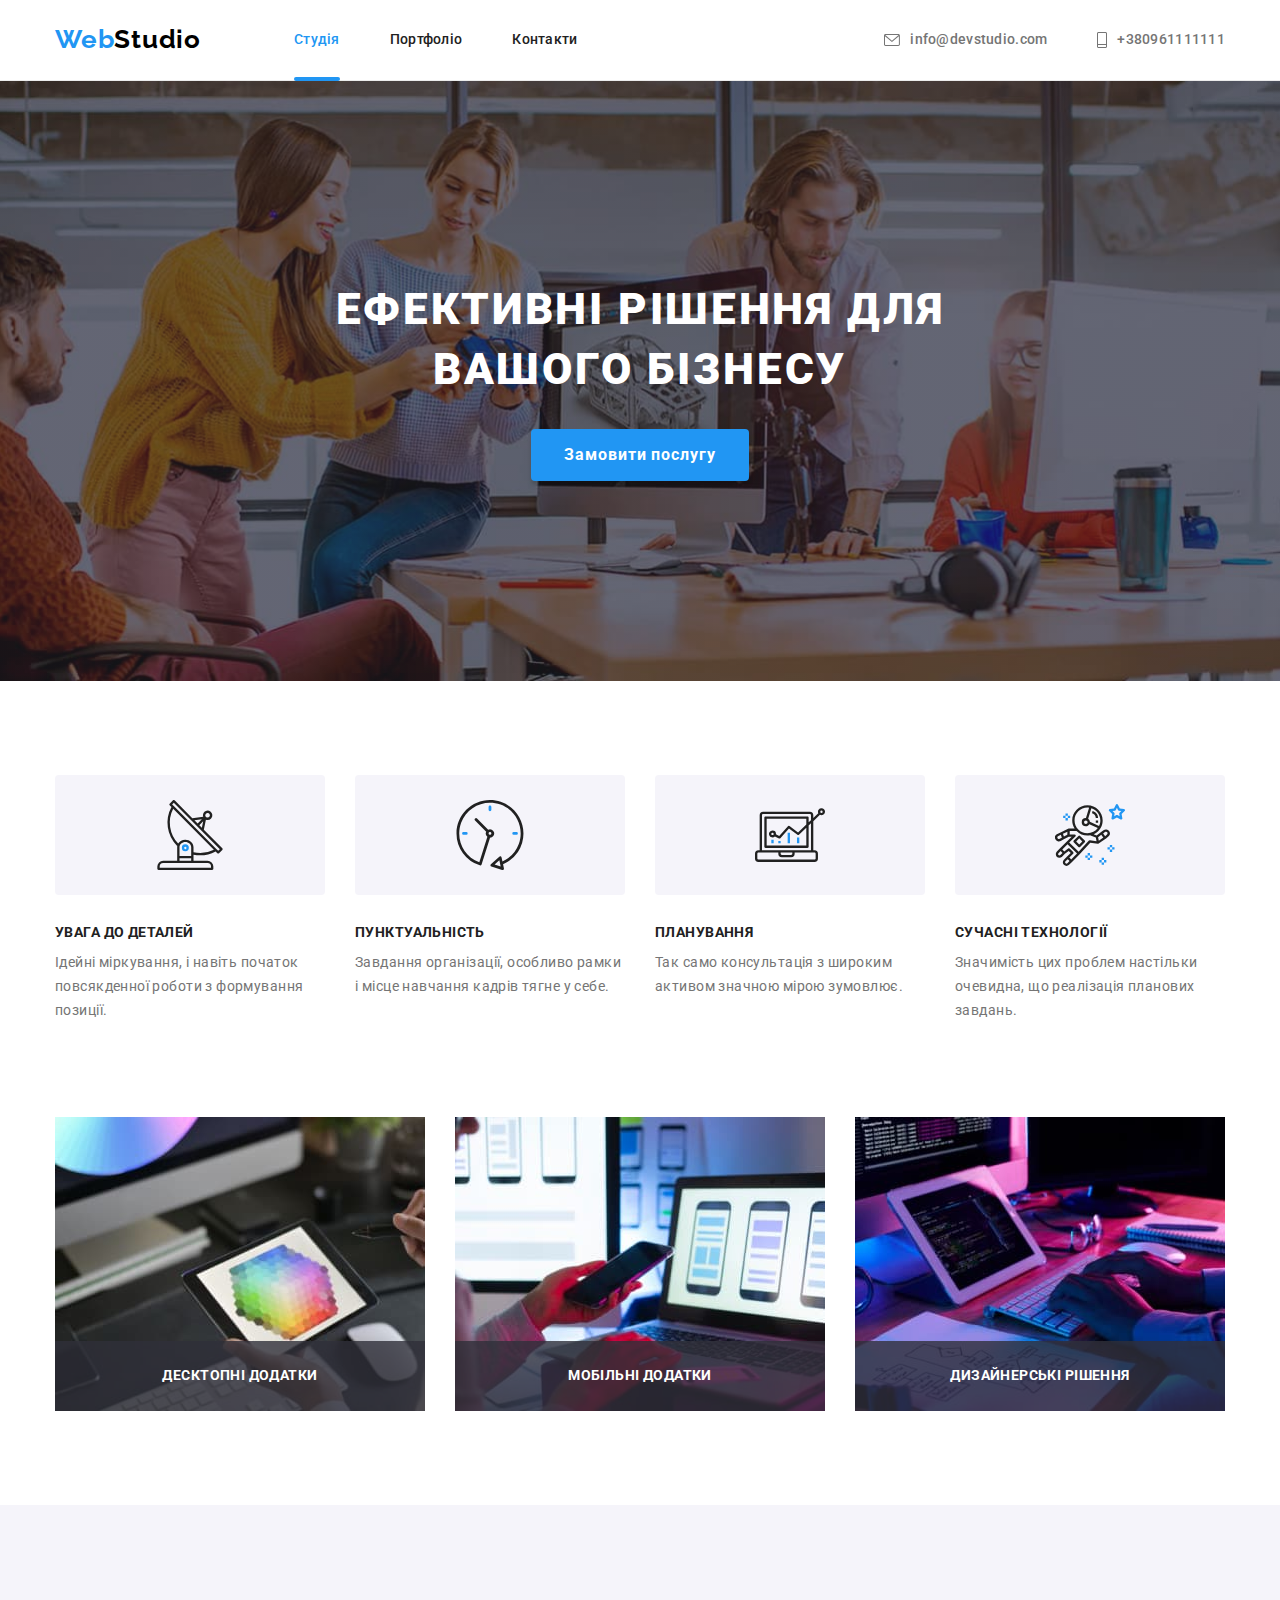
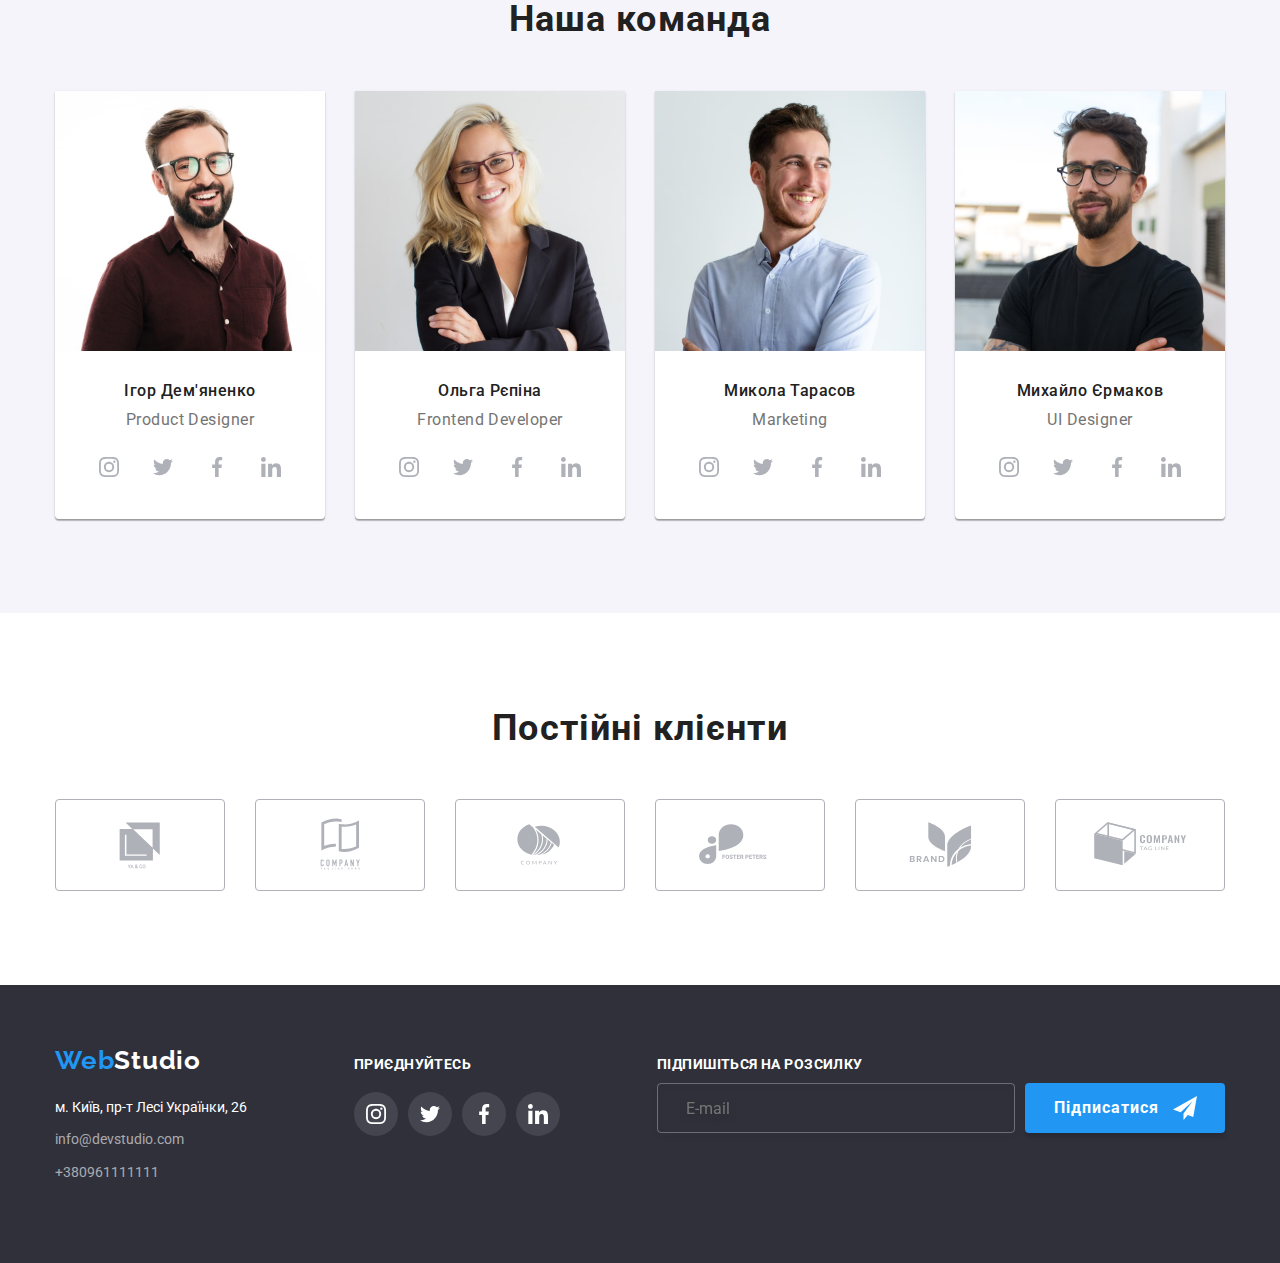
==== commit af539739: "Update index.html" ====
--- a/index.html
+++ b/index.html
@@ -199,9 +199,9 @@
                 <li class="member">
                 <img src="./img/h3/img.jpg" alt="світловолоса жінка" width="270">
                 <div class="member__info">
-                    <h3 class="cmember__title">Ольга Рєпіна</h3>
+                    <h3 class="member__title">Ольга Рєпіна</h3>
                     <p class="member__text">Frontend Developer</p>
-                    <ul class="member-team"> 
+                    <ul class="member__list"> 
 
                      <li class="member__item">
                          <a class="member__link" href="">
@@ -238,7 +238,7 @@
                     <div class="member__info">
                     <h3 class="member__title">Микола Тарасов</h3>
                     <p class="member__text">Marketing</p>
-                    <ul class="member-team"> 
+                    <ul class="member__list"> 
 
                      <li class="member__item">
                          <a class="member__link" href="">
@@ -276,7 +276,7 @@
                     <div class="member__info">
                         <h3 class="member__title">Михайло Єрмаков</h3>
                         <p class="member__text">UI Designer</p>
-                    <ul class="member-team"> 
+                    <ul class="member__list"> 
 
                      <li class="member__item">
                          <a class="member__link" href="">
